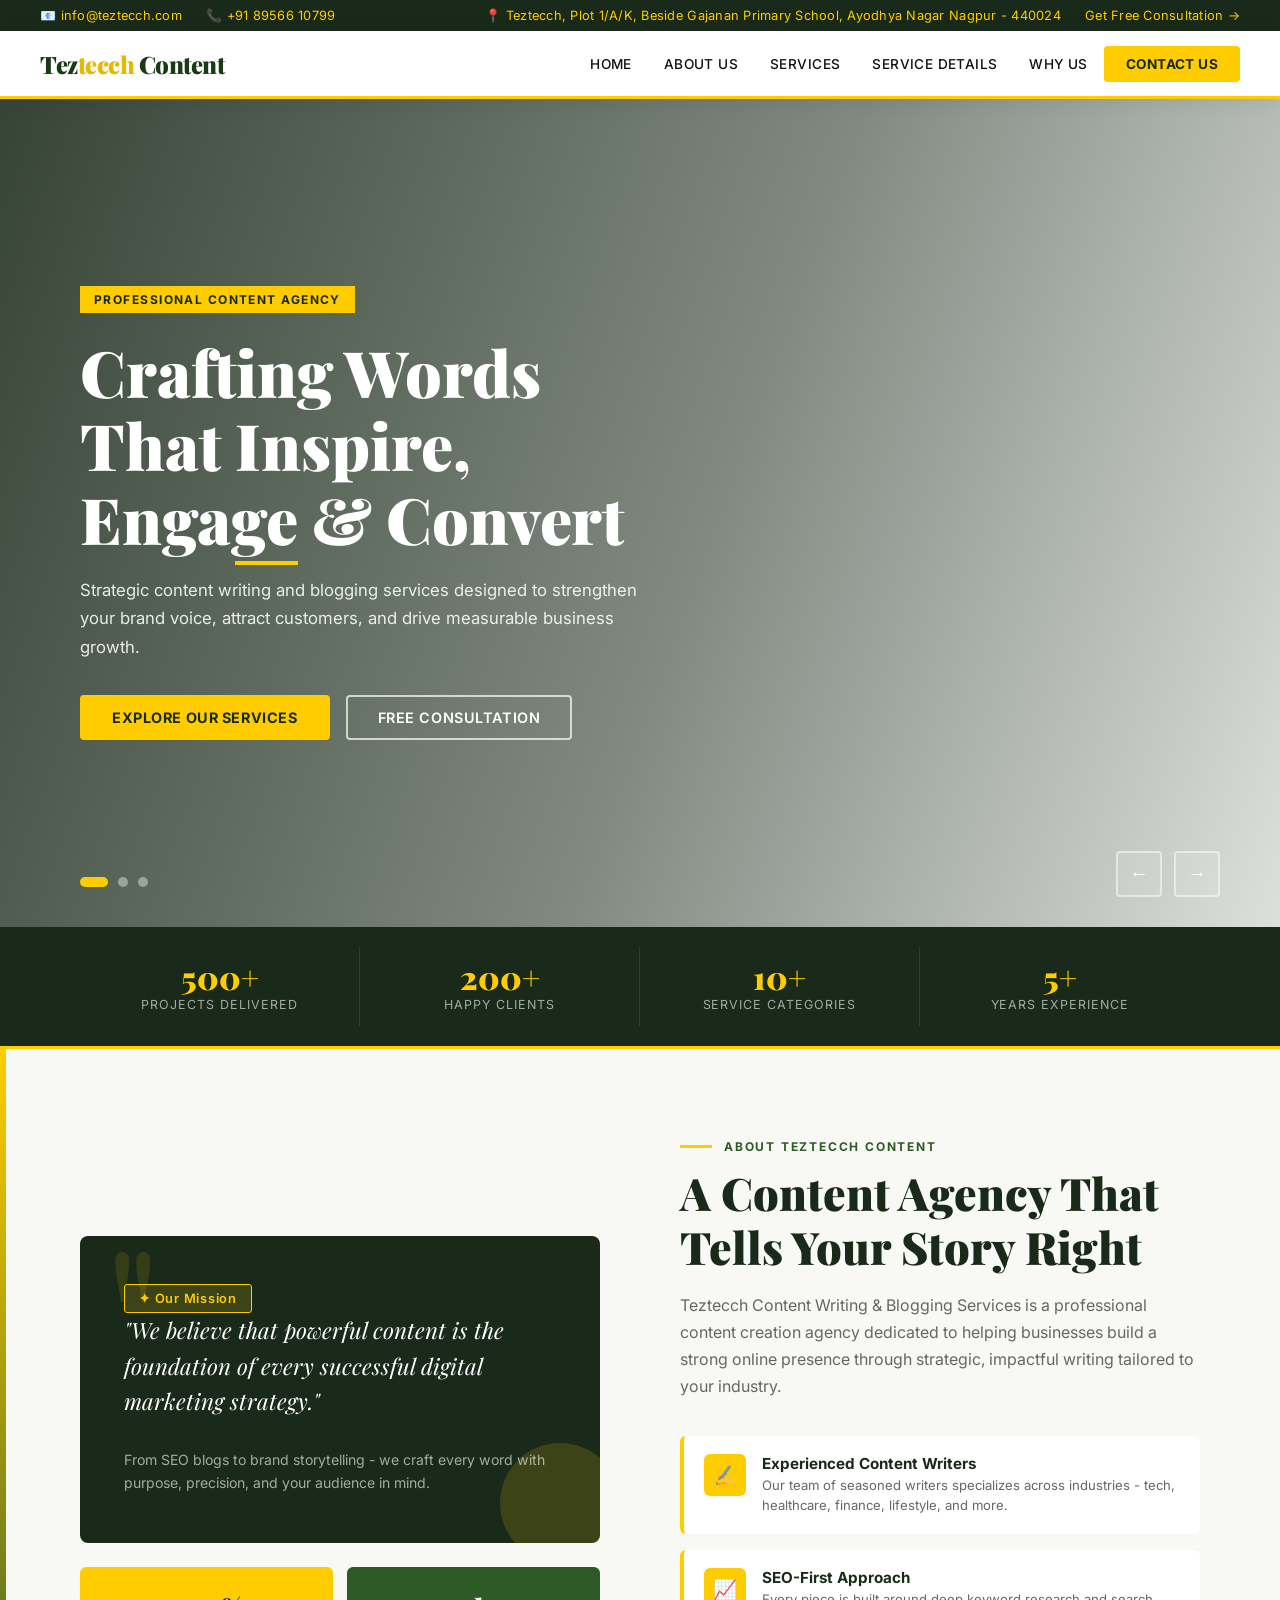
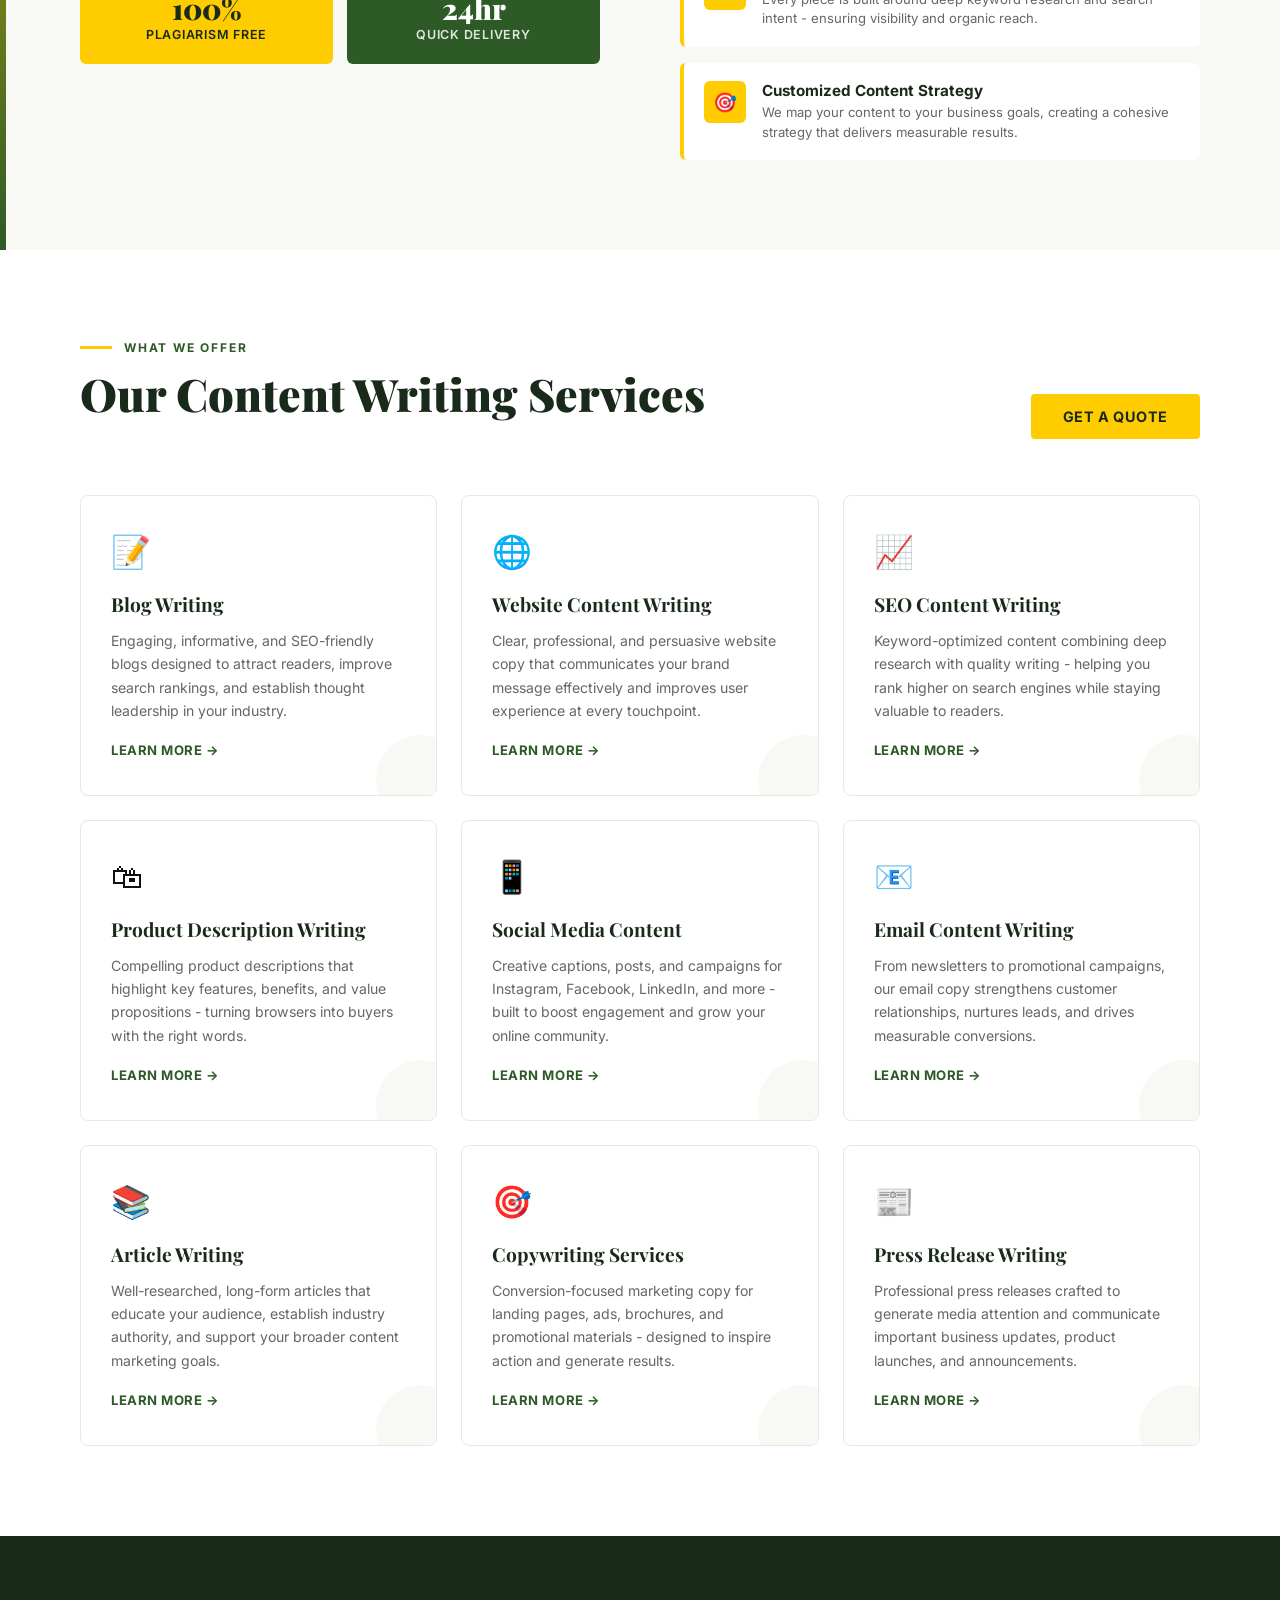
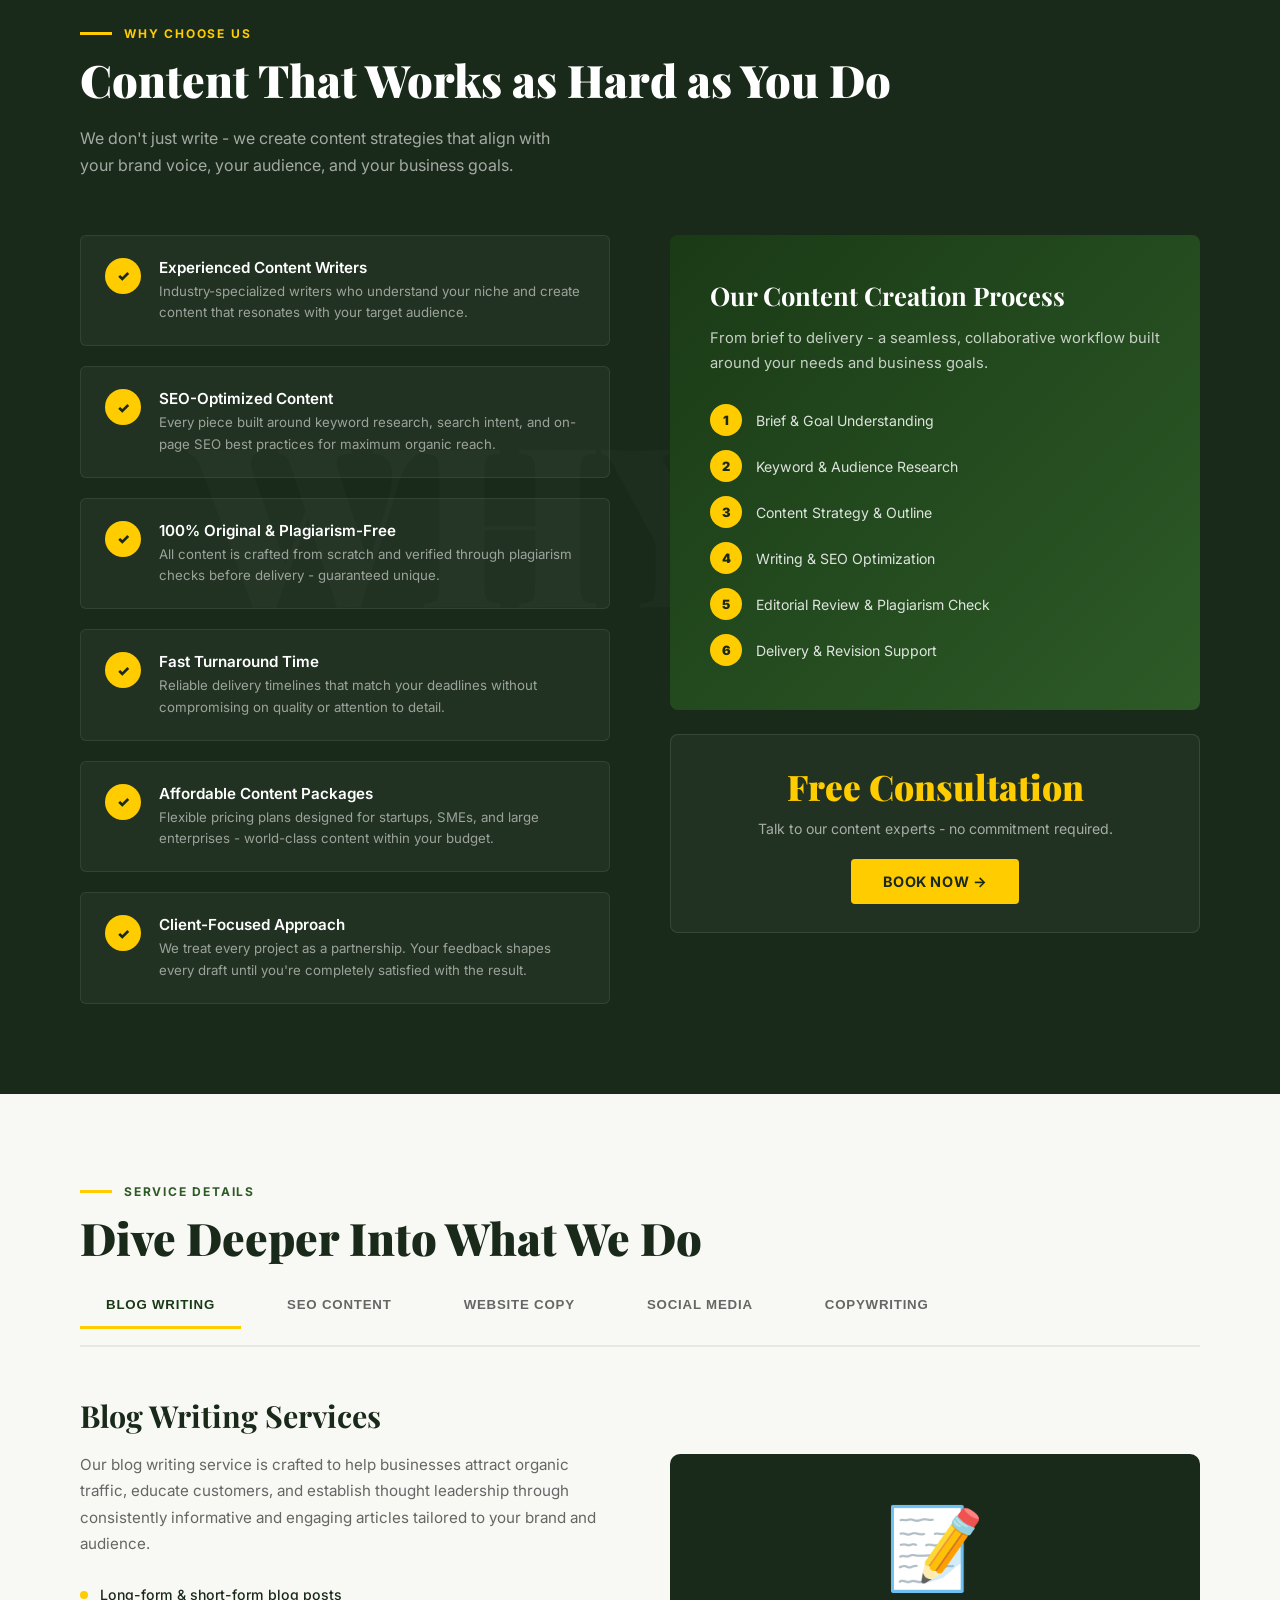
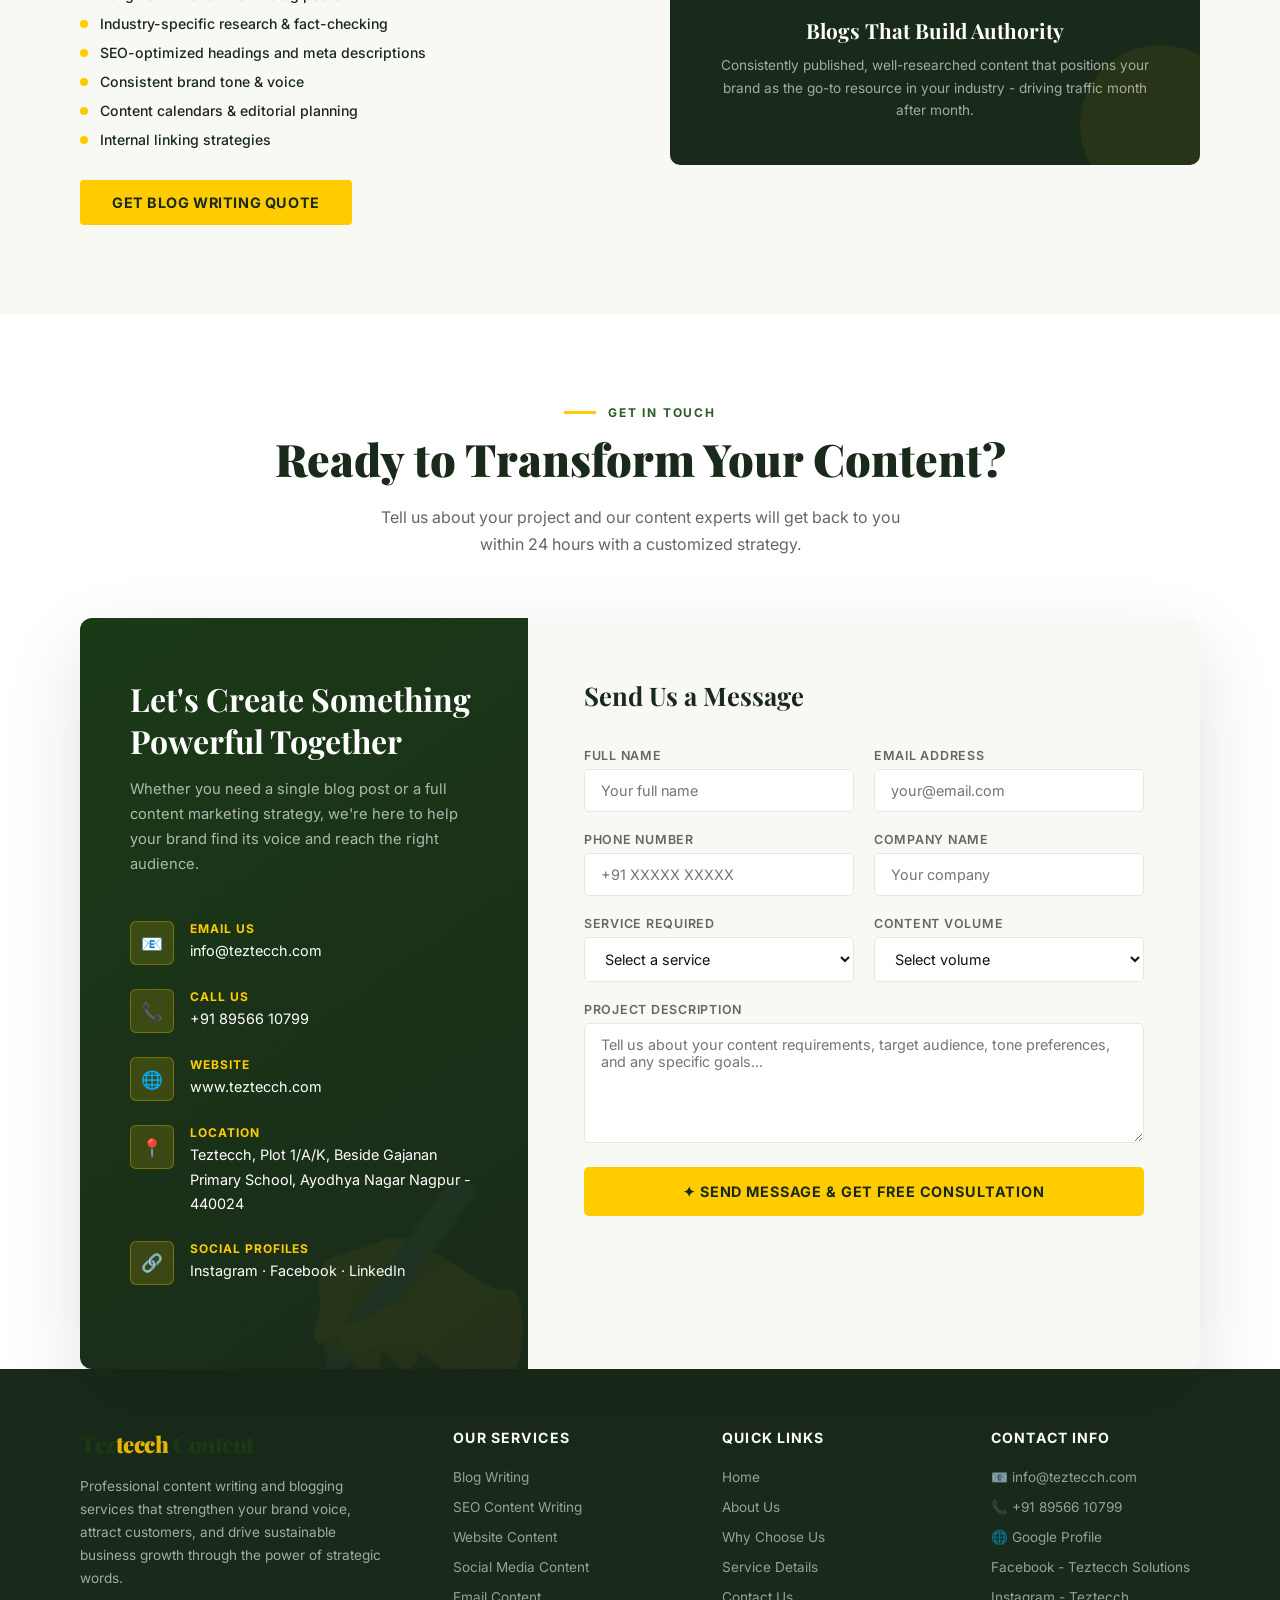
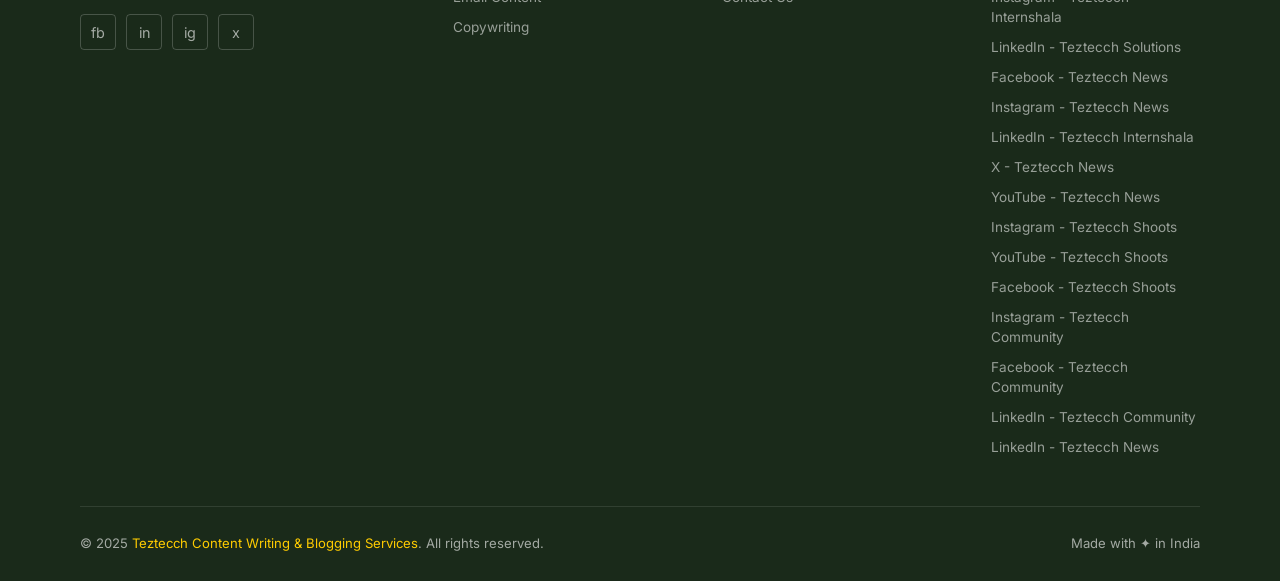
==== index.html @ 50c6c379 "initial commit" ====
<!DOCTYPE html>
<html lang="en">
<head>
<meta charset="UTF-8">
<meta name="viewport" content="width=device-width, initial-scale=1.0">
<title>Teztecch Content Writing & Blogging Services</title>
<link rel="preconnect" href="https://fonts.googleapis.com">
<link rel="preconnect" href="https://fonts.gstatic.com" crossorigin>
<link href="https://fonts.googleapis.com/css2?family=Playfair+Display:ital,wght@0,400;0,700;0,900;1,400&family=Inter:wght@300;400;500;600;700&display=swap" rel="stylesheet">
<link rel="stylesheet" href="styles.css">
<script defer src="script.js"></script>
</head>
<body>

<div class="topbar">
  <div>
    <span>📧 info@teztecch.com</span>
    <span>📞 +91 89566 10799</span>
  </div>
  <div>
    <span>📍 Teztecch, Plot 1/A/K, Beside Gajanan Primary School, Ayodhya Nagar Nagpur - 440024</span>
    <a href="#contact">Get Free Consultation →</a>
  </div>
</div>

<nav id="navbar">
  <div class="logo">Tez<span>tecch</span> Content</div>
  <ul class="nav-links" id="navLinks">
    <li><a href="#hero">Home</a></li>
    <li><a href="#about">About Us</a></li>
    <li><a href="#services">Services</a></li>
    <li><a href="#details">Service Details</a></li>
    <li><a href="#why">Why Us</a></li>
    <li><a href="#contact" class="nav-cta">Contact Us</a></li>
  </ul>
  <button class="hamburger" id="hamburger" type="button" aria-label="Open menu" aria-expanded="false" aria-controls="navLinks">
    <span class="hamburger-icon">☰</span>
  </button>
</nav>

<section class="hero" id="hero">
  <div class="slide active" id="slide-0">
    <div class="slide-bg" style="background-image: url('https://images.unsplash.com/photo-1455390582262-044cdead277a?w=1600&q=80');"></div>
    <div class="slide-overlay"></div>
    <div class="slide-content">
      <div class="slide-tag">Professional Content Agency</div>
      <h1>Crafting Words That <span class="hero-underline">Inspire, Engage</span> & Convert</h1>
      <p>Strategic content writing and blogging services designed to strengthen your brand voice, attract customers, and drive measurable business growth.</p>
      <div class="slide-btns">
        <a href="#services" class="btn-primary">Explore Our Services</a>
        <a href="#contact" class="btn-outline">Free Consultation</a>
      </div>
    </div>
  </div>

  <div class="slide" id="slide-1">
    <div class="slide-bg" style="background-image: url('https://images.unsplash.com/photo-1542435503-5c7d20e0bf12?w=1600&q=80');"></div>
    <div class="slide-overlay"></div>
    <div class="slide-content">
      <div class="slide-tag">SEO Content Writing</div>
      <h1>Content That <span class="hero-underline">Ranks Higher</span> on Search Engines</h1>
      <p>Keyword-optimized blogs and website content that drive organic traffic while delivering real value to your readers. Your growth starts with the right words.</p>
      <div class="slide-btns">
        <a href="#services" class="btn-primary">Our SEO Services</a>
        <a href="#about" class="btn-outline">Learn More</a>
      </div>
    </div>
  </div>

  <div class="slide" id="slide-2">
    <div class="slide-bg" style="background-image: url('https://images.unsplash.com/photo-1499750310107-5fef28a66643?w=1600&q=80');"></div>
    <div class="slide-overlay"></div>
    <div class="slide-content">
      <div class="slide-tag">Brand Storytelling</div>
      <h1>Your Brand Has a <span class="hero-underline">Story Worth</span> Telling</h1>
      <p>We transform your unique business vision into compelling narratives that build credibility, foster trust, and turn readers into loyal customers.</p>
      <div class="slide-btns">
        <a href="#contact" class="btn-primary">Start Your Story</a>
        <a href="#why" class="btn-outline">Why Choose Us</a>
      </div>
    </div>
  </div>

  <div class="slider-controls" id="sliderDots">
    <button class="dot active" type="button" aria-label="Go to slide 1"></button>
    <button class="dot" type="button" aria-label="Go to slide 2"></button>
    <button class="dot" type="button" aria-label="Go to slide 3"></button>
  </div>

  <div class="slider-arrows">
    <button class="arrow-btn" type="button" aria-label="Previous slide">&#8592;</button>
    <button class="arrow-btn" type="button" aria-label="Next slide">&#8594;</button>
  </div>
</section>

<div class="stats-bar">
  <div class="stat-item reveal">
    <div class="stat-num" data-target="500">0</div>
    <div class="stat-label">Projects Delivered</div>
  </div>
  <div class="stat-item reveal">
    <div class="stat-num" data-target="200">0</div>
    <div class="stat-label">Happy Clients</div>
  </div>
  <div class="stat-item reveal">
    <div class="stat-num" data-target="10">0</div>
    <div class="stat-label">Service Categories</div>
  </div>
  <div class="stat-item reveal">
    <div class="stat-num" data-target="5">0</div>
    <div class="stat-label">Years Experience</div>
  </div>
</div>

<section id="about">
  <div class="about-grid">
    <div class="about-visual reveal">
      <div class="about-card-main">
        <div class="mission-tag">✦ Our Mission</div>
        <blockquote>"We believe that powerful content is the foundation of every successful digital marketing strategy."</blockquote>
        <p class="about-note">From SEO blogs to brand storytelling - we craft every word with purpose, precision, and your audience in mind.</p>
        <div class="about-card-accent"></div>
      </div>
      <div class="about-badges">
        <div class="about-badge yellow-badge">
          <div class="badge-num">100%</div>
          <div class="badge-label">Plagiarism Free</div>
        </div>
        <div class="about-badge green-badge">
          <div class="badge-num">24hr</div>
          <div class="badge-label">Quick Delivery</div>
        </div>
      </div>
    </div>

    <div class="reveal">
      <div class="section-eyebrow">About Teztecch Content</div>
      <h2 class="section-title">A Content Agency That Tells Your Story Right</h2>
      <p class="section-sub about-text">Teztecch Content Writing & Blogging Services is a professional content creation agency dedicated to helping businesses build a strong online presence through strategic, impactful writing tailored to your industry.</p>
      <div class="about-features">
        <div class="about-feature">
          <div class="feature-icon">✍</div>
          <div class="feature-text">
            <h4>Experienced Content Writers</h4>
            <p>Our team of seasoned writers specializes across industries - tech, healthcare, finance, lifestyle, and more.</p>
          </div>
        </div>
        <div class="about-feature">
          <div class="feature-icon">📈</div>
          <div class="feature-text">
            <h4>SEO-First Approach</h4>
            <p>Every piece is built around deep keyword research and search intent - ensuring visibility and organic reach.</p>
          </div>
        </div>
        <div class="about-feature">
          <div class="feature-icon">🎯</div>
          <div class="feature-text">
            <h4>Customized Content Strategy</h4>
            <p>We map your content to your business goals, creating a cohesive strategy that delivers measurable results.</p>
          </div>
        </div>
      </div>
    </div>
  </div>
</section>

<section id="services">
  <div class="services-header reveal">
    <div>
      <div class="section-eyebrow">What We Offer</div>
      <h2 class="section-title">Our Content Writing Services</h2>
    </div>
    <a href="#contact" class="btn-primary services-quote">Get a Quote</a>
  </div>

  <div class="services-grid">
    <div class="service-card reveal">
      <span class="service-icon">📝</span>
      <h3>Blog Writing</h3>
      <p>Engaging, informative, and SEO-friendly blogs designed to attract readers, improve search rankings, and establish thought leadership in your industry.</p>
      <a href="#details" class="service-link">Learn More →</a>
    </div>
    <div class="service-card reveal">
      <span class="service-icon">🌐</span>
      <h3>Website Content Writing</h3>
      <p>Clear, professional, and persuasive website copy that communicates your brand message effectively and improves user experience at every touchpoint.</p>
      <a href="#details" class="service-link">Learn More →</a>
    </div>
    <div class="service-card reveal">
      <span class="service-icon">📈</span>
      <h3>SEO Content Writing</h3>
      <p>Keyword-optimized content combining deep research with quality writing - helping you rank higher on search engines while staying valuable to readers.</p>
      <a href="#details" class="service-link">Learn More →</a>
    </div>
    <div class="service-card reveal">
      <span class="service-icon">🛍</span>
      <h3>Product Description Writing</h3>
      <p>Compelling product descriptions that highlight key features, benefits, and value propositions - turning browsers into buyers with the right words.</p>
      <a href="#details" class="service-link">Learn More →</a>
    </div>
    <div class="service-card reveal">
      <span class="service-icon">📱</span>
      <h3>Social Media Content</h3>
      <p>Creative captions, posts, and campaigns for Instagram, Facebook, LinkedIn, and more - built to boost engagement and grow your online community.</p>
      <a href="#details" class="service-link">Learn More →</a>
    </div>
    <div class="service-card reveal">
      <span class="service-icon">📧</span>
      <h3>Email Content Writing</h3>
      <p>From newsletters to promotional campaigns, our email copy strengthens customer relationships, nurtures leads, and drives measurable conversions.</p>
      <a href="#details" class="service-link">Learn More →</a>
    </div>
    <div class="service-card reveal">
      <span class="service-icon">📚</span>
      <h3>Article Writing</h3>
      <p>Well-researched, long-form articles that educate your audience, establish industry authority, and support your broader content marketing goals.</p>
      <a href="#details" class="service-link">Learn More →</a>
    </div>
    <div class="service-card reveal">
      <span class="service-icon">🎯</span>
      <h3>Copywriting Services</h3>
      <p>Conversion-focused marketing copy for landing pages, ads, brochures, and promotional materials - designed to inspire action and generate results.</p>
      <a href="#details" class="service-link">Learn More →</a>
    </div>
    <div class="service-card reveal">
      <span class="service-icon">📰</span>
      <h3>Press Release Writing</h3>
      <p>Professional press releases crafted to generate media attention and communicate important business updates, product launches, and announcements.</p>
      <a href="#details" class="service-link">Learn More →</a>
    </div>
  </div>
</section>

<section id="why">
  <div class="reveal">
    <div class="section-eyebrow">Why Choose Us</div>
    <h2 class="section-title">Content That Works as Hard as You Do</h2>
    <p class="section-sub">We don't just write - we create content strategies that align with your brand voice, your audience, and your business goals.</p>
  </div>

  <div class="why-grid">
    <div class="why-list">
      <div class="why-item reveal">
        <div class="why-check">✓</div>
        <div>
          <h4>Experienced Content Writers</h4>
          <p>Industry-specialized writers who understand your niche and create content that resonates with your target audience.</p>
        </div>
      </div>
      <div class="why-item reveal">
        <div class="why-check">✓</div>
        <div>
          <h4>SEO-Optimized Content</h4>
          <p>Every piece built around keyword research, search intent, and on-page SEO best practices for maximum organic reach.</p>
        </div>
      </div>
      <div class="why-item reveal">
        <div class="why-check">✓</div>
        <div>
          <h4>100% Original & Plagiarism-Free</h4>
          <p>All content is crafted from scratch and verified through plagiarism checks before delivery - guaranteed unique.</p>
        </div>
      </div>
      <div class="why-item reveal">
        <div class="why-check">✓</div>
        <div>
          <h4>Fast Turnaround Time</h4>
          <p>Reliable delivery timelines that match your deadlines without compromising on quality or attention to detail.</p>
        </div>
      </div>
      <div class="why-item reveal">
        <div class="why-check">✓</div>
        <div>
          <h4>Affordable Content Packages</h4>
          <p>Flexible pricing plans designed for startups, SMEs, and large enterprises - world-class content within your budget.</p>
        </div>
      </div>
      <div class="why-item reveal">
        <div class="why-check">✓</div>
        <div>
          <h4>Client-Focused Approach</h4>
          <p>We treat every project as a partnership. Your feedback shapes every draft until you're completely satisfied with the result.</p>
        </div>
      </div>
    </div>

    <div class="why-visual reveal">
      <div class="why-feature-box">
        <h3>Our Content Creation Process</h3>
        <p>From brief to delivery - a seamless, collaborative workflow built around your needs and business goals.</p>
        <div class="process-steps">
          <div class="process-step"><div class="step-num">1</div><span>Brief & Goal Understanding</span></div>
          <div class="process-step"><div class="step-num">2</div><span>Keyword & Audience Research</span></div>
          <div class="process-step"><div class="step-num">3</div><span>Content Strategy & Outline</span></div>
          <div class="process-step"><div class="step-num">4</div><span>Writing & SEO Optimization</span></div>
          <div class="process-step"><div class="step-num">5</div><span>Editorial Review & Plagiarism Check</span></div>
          <div class="process-step"><div class="step-num">6</div><span>Delivery & Revision Support</span></div>
        </div>
      </div>
      <div class="consultation-card">
        <div class="consultation-title">Free Consultation</div>
        <p>Talk to our content experts - no commitment required.</p>
        <a href="#contact" class="btn-primary">Book Now →</a>
      </div>
    </div>
  </div>
</section>

<section id="details">
  <div class="reveal">
    <div class="section-eyebrow">Service Details</div>
    <h2 class="section-title">Dive Deeper Into What We Do</h2>
  </div>

  <div class="details-tabs reveal">
    <button class="tab-btn active" type="button" data-tab="tab-blog">Blog Writing</button>
    <button class="tab-btn" type="button" data-tab="tab-seo">SEO Content</button>
    <button class="tab-btn" type="button" data-tab="tab-web">Website Copy</button>
    <button class="tab-btn" type="button" data-tab="tab-social">Social Media</button>
    <button class="tab-btn" type="button" data-tab="tab-copy">Copywriting</button>
  </div>

  <div id="tab-blog" class="tab-panel active">
    <div class="detail-content reveal">
      <h3>Blog Writing Services</h3>
      <p>Our blog writing service is crafted to help businesses attract organic traffic, educate customers, and establish thought leadership through consistently informative and engaging articles tailored to your brand and audience.</p>
      <div class="detail-points">
        <div class="detail-point">Long-form & short-form blog posts</div>
        <div class="detail-point">Industry-specific research & fact-checking</div>
        <div class="detail-point">SEO-optimized headings and meta descriptions</div>
        <div class="detail-point">Consistent brand tone & voice</div>
        <div class="detail-point">Content calendars & editorial planning</div>
        <div class="detail-point">Internal linking strategies</div>
      </div>
      <a href="#contact" class="btn-primary detail-cta">Get Blog Writing Quote</a>
    </div>
    <div class="detail-visual reveal">
      <span class="detail-visual-icon">📝</span>
      <h4>Blogs That Build Authority</h4>
      <p>Consistently published, well-researched content that positions your brand as the go-to resource in your industry - driving traffic month after month.</p>
    </div>
  </div>

  <div id="tab-seo" class="tab-panel">
    <div class="detail-content reveal">
      <h3>SEO Content Writing</h3>
      <p>Our SEO specialists combine advanced keyword research with quality writing to create content that ranks on the first page of Google while remaining genuinely valuable and engaging to human readers.</p>
      <div class="detail-points">
        <div class="detail-point">Comprehensive keyword research & mapping</div>
        <div class="detail-point">Competitor content gap analysis</div>
        <div class="detail-point">On-page SEO (titles, meta, H1-H6 structure)</div>
        <div class="detail-point">LSI keyword integration</div>
        <div class="detail-point">Schema markup guidance</div>
        <div class="detail-point">Monthly performance reporting</div>
      </div>
      <a href="#contact" class="btn-primary detail-cta">Improve Your Rankings</a>
    </div>
    <div class="detail-visual reveal">
      <span class="detail-visual-icon">📈</span>
      <h4>Rank. Convert. Grow.</h4>
      <p>SEO content that doesn't just rank - it converts visitors into leads and customers through strategic, intent-driven writing.</p>
    </div>
  </div>

  <div id="tab-web" class="tab-panel">
    <div class="detail-content reveal">
      <h3>Website Content Writing</h3>
      <p>We create clear, professional, and persuasive website copy that reflects your brand identity, communicates your value proposition, and guides visitors toward taking the next step.</p>
      <div class="detail-points">
        <div class="detail-point">Homepage & landing page copy</div>
        <div class="detail-point">About us & team page narratives</div>
        <div class="detail-point">Service & product page descriptions</div>
        <div class="detail-point">CTA optimization for conversions</div>
        <div class="detail-point">FAQs, policies & legal content</div>
        <div class="detail-point">Tone-of-voice guides</div>
      </div>
      <a href="#contact" class="btn-primary detail-cta">Revamp Your Website Copy</a>
    </div>
    <div class="detail-visual reveal">
      <span class="detail-visual-icon">🌐</span>
      <h4>Words That Welcome & Convert</h4>
      <p>Your website is your best salesperson. We write copy that instantly communicates your value and keeps visitors engaged from first click to final CTA.</p>
    </div>
  </div>

  <div id="tab-social" class="tab-panel">
    <div class="detail-content reveal">
      <h3>Social Media Content</h3>
      <p>We craft creative, platform-specific content for Instagram, Facebook, LinkedIn, and X - from compelling captions and campaign themes to full content calendars that keep your audience engaged.</p>
      <div class="detail-points">
        <div class="detail-point">Monthly content calendars</div>
        <div class="detail-point">Instagram captions & hashtag strategy</div>
        <div class="detail-point">LinkedIn thought-leadership posts</div>
        <div class="detail-point">Facebook post copy & ad captions</div>
        <div class="detail-point">Campaign concepts & seasonal content</div>
        <div class="detail-point">Bio & profile optimization copy</div>
      </div>
      <a href="#contact" class="btn-primary detail-cta">Boost Your Social Presence</a>
    </div>
    <div class="detail-visual reveal">
      <span class="detail-visual-icon">📱</span>
      <h4>Content That Stops the Scroll</h4>
      <p>In a sea of noise, your content needs to stand out instantly. We write social copy that sparks engagement, builds community, and drives brand awareness.</p>
    </div>
  </div>

  <div id="tab-copy" class="tab-panel">
    <div class="detail-content reveal">
      <h3>Copywriting Services</h3>
      <p>Our conversion copywriters create persuasive marketing materials - landing pages, ads, brochures, and pitch decks - designed with one goal: to inspire action and generate measurable results for your business.</p>
      <div class="detail-points">
        <div class="detail-point">Landing page & sales page copy</div>
        <div class="detail-point">Google & Meta ad copy</div>
        <div class="detail-point">Brochure & flyer content</div>
        <div class="detail-point">Pitch decks & investor narratives</div>
        <div class="detail-point">Video scripts & explainer copy</div>
        <div class="detail-point">A/B testing copy variations</div>
      </div>
      <a href="#contact" class="btn-primary detail-cta">Drive More Conversions</a>
    </div>
    <div class="detail-visual reveal">
      <span class="detail-visual-icon">🎯</span>
      <h4>Copy That Converts</h4>
      <p>Every word earns its place. Our copywriting is rooted in consumer psychology and proven frameworks that turn readers into buyers, every time.</p>
    </div>
  </div>
</section>

<section id="contact">
  <div class="contact-intro reveal">
    <div class="section-eyebrow contact-eyebrow">Get In Touch</div>
    <h2 class="section-title contact-title">Ready to Transform Your Content?</h2>
    <p class="section-sub contact-sub">Tell us about your project and our content experts will get back to you within 24 hours with a customized strategy.</p>
  </div>

  <div class="contact-grid reveal">
    <div class="contact-info">
      <h3>Let's Create Something Powerful Together</h3>
      <p>Whether you need a single blog post or a full content marketing strategy, we're here to help your brand find its voice and reach the right audience.</p>

      <div class="contact-detail">
        <div class="contact-detail-icon">📧</div>
        <div>
          <h5>Email Us</h5>
          <p>info@teztecch.com</p>
        </div>
      </div>
      <div class="contact-detail">
        <div class="contact-detail-icon">📞</div>
        <div>
          <h5>Call Us</h5>
          <p><a href="tel:+918956610799">+91 89566 10799</a></p>
        </div>
      </div>
      <div class="contact-detail">
        <div class="contact-detail-icon">🌐</div>
        <div>
          <h5>Website</h5>
          <p>www.teztecch.com</p>
        </div>
      </div>
      <div class="contact-detail">
        <div class="contact-detail-icon">📍</div>
        <div>
          <h5>Location</h5>
          <p>Teztecch, Plot 1/A/K, Beside Gajanan Primary School, Ayodhya Nagar Nagpur - 440024</p>
        </div>
      </div>
      <div class="contact-detail">
        <div class="contact-detail-icon">🔗</div>
        <div>
          <h5>Social Profiles</h5>
          <p>
            <a href="https://www.instagram.com/teztecch_internshala_?igsh=MXVpcW4wNjFvZGV6eg==" target="_blank" rel="noopener noreferrer">Instagram</a> ·
            <a href="https://www.facebook.com/share/1BpdQfg9Eu/" target="_blank" rel="noopener noreferrer">Facebook</a> ·
            <a href="https://www.linkedin.com/company/teztecchsolutions/" target="_blank" rel="noopener noreferrer">LinkedIn</a>
          </p>
        </div>
      </div>
    </div>

    <div class="contact-form-wrap">
      <div class="form-title">Send Us a Message</div>
      <div class="form-grid">
        <div class="form-group">
          <label for="fullName">Full Name</label>
          <input id="fullName" type="text" placeholder="Your full name">
        </div>
        <div class="form-group">
          <label for="emailAddress">Email Address</label>
          <input id="emailAddress" type="email" placeholder="your@email.com">
        </div>
        <div class="form-group">
          <label for="phoneNumber">Phone Number</label>
          <input id="phoneNumber" type="tel" placeholder="+91 XXXXX XXXXX">
        </div>
        <div class="form-group">
          <label for="companyName">Company Name</label>
          <input id="companyName" type="text" placeholder="Your company">
        </div>
        <div class="form-group">
          <label for="serviceRequired">Service Required</label>
          <select id="serviceRequired">
            <option value="">Select a service</option>
            <option>Blog Writing</option>
            <option>Website Content Writing</option>
            <option>SEO Content Writing</option>
            <option>Product Description Writing</option>
            <option>Social Media Content</option>
            <option>Email Content Writing</option>
            <option>Article Writing</option>
            <option>Copywriting Services</option>
            <option>Press Release Writing</option>
            <option>Content Marketing Strategy</option>
          </select>
        </div>
        <div class="form-group">
          <label for="contentVolume">Content Volume</label>
          <select id="contentVolume">
            <option value="">Select volume</option>
            <option>1-5 pieces/month</option>
            <option>5-15 pieces/month</option>
            <option>15-30 pieces/month</option>
            <option>30+ pieces/month</option>
            <option>One-time project</option>
          </select>
        </div>
        <div class="form-group full">
          <label for="projectDescription">Project Description</label>
          <textarea id="projectDescription" placeholder="Tell us about your content requirements, target audience, tone preferences, and any specific goals..."></textarea>
        </div>
      </div>
      <button class="submit-btn" type="button" id="submitMessage">✦ Send Message & Get Free Consultation</button>
    </div>
  </div>
</section>

<footer>
  <div class="footer-grid">
    <div class="footer-brand">
      <div class="logo">Tez<span>tecch</span> Content</div>
      <p>Professional content writing and blogging services that strengthen your brand voice, attract customers, and drive sustainable business growth through the power of strategic words.</p>
      <div class="social-links">
        <a href="https://www.facebook.com/share/1BpdQfg9Eu/" class="social-link" target="_blank" rel="noopener noreferrer">fb</a>
        <a href="https://www.linkedin.com/company/teztecchsolutions/" class="social-link" target="_blank" rel="noopener noreferrer">in</a>
        <a href="https://www.instagram.com/teztecch_internshala_?igsh=MXVpcW4wNjFvZGV6eg==" class="social-link" target="_blank" rel="noopener noreferrer">ig</a>
        <a href="https://x.com/TeztecchNews" class="social-link" target="_blank" rel="noopener noreferrer">x</a>
      </div>
    </div>
    <div class="footer-col">
      <h4>Our Services</h4>
      <ul>
        <li><a href="#services">Blog Writing</a></li>
        <li><a href="#services">SEO Content Writing</a></li>
        <li><a href="#services">Website Content</a></li>
        <li><a href="#services">Social Media Content</a></li>
        <li><a href="#services">Email Content</a></li>
        <li><a href="#services">Copywriting</a></li>
      </ul>
    </div>
    <div class="footer-col">
      <h4>Quick Links</h4>
      <ul>
        <li><a href="#hero">Home</a></li>
        <li><a href="#about">About Us</a></li>
        <li><a href="#why">Why Choose Us</a></li>
        <li><a href="#details">Service Details</a></li>
        <li><a href="#contact">Contact Us</a></li>
      </ul>
    </div>
    <div class="footer-col">
      <h4>Contact Info</h4>
      <ul>
        <li><a href="mailto:info@teztecch.com">📧 info@teztecch.com</a></li>
        <li><a href="tel:+918956610799">📞 +91 89566 10799</a></li>
        <li><a href="https://share.google/euGa3iUNjhhu7MTXf" target="_blank" rel="noopener noreferrer">🌐 Google Profile</a></li>
        <li><a href="https://www.facebook.com/share/1BpdQfg9Eu/" target="_blank" rel="noopener noreferrer">Facebook - Teztecch Solutions</a></li>
        <li><a href="https://www.instagram.com/teztecch_internshala_?igsh=MXVpcW4wNjFvZGV6eg==" target="_blank" rel="noopener noreferrer">Instagram - Teztecch Internshala</a></li>
        <li><a href="https://www.linkedin.com/company/teztecchsolutions/" target="_blank" rel="noopener noreferrer">LinkedIn - Teztecch Solutions</a></li>
        <li><a href="https://www.facebook.com/share/1CKDaKm5ko/" target="_blank" rel="noopener noreferrer">Facebook - Teztecch News</a></li>
        <li><a href="https://www.instagram.com/teztecchnews?igsh=MXBzeGdub3ozcGtzcg==" target="_blank" rel="noopener noreferrer">Instagram - Teztecch News</a></li>
        <li><a href="https://www.linkedin.com/company/teztecch-internshala/" target="_blank" rel="noopener noreferrer">LinkedIn - Teztecch Internshala</a></li>
        <li><a href="https://x.com/TeztecchNews" target="_blank" rel="noopener noreferrer">X - Teztecch News</a></li>
        <li><a href="https://youtube.com/@teztecchnews?si=rUiuHzvhxDsc55Mp" target="_blank" rel="noopener noreferrer">YouTube - Teztecch News</a></li>
        <li><a href="https://www.instagram.com/shootbyteztecch?igsh=OWw4emh4YWd1OTJi" target="_blank" rel="noopener noreferrer">Instagram - Teztecch Shoots</a></li>
        <li><a href="https://youtube.com/@teztecchshoot?si=GdIlBGomSUwuZ-0g" target="_blank" rel="noopener noreferrer">YouTube - Teztecch Shoots</a></li>
        <li><a href="https://www.facebook.com/share/1AAiCgfynw/" target="_blank" rel="noopener noreferrer">Facebook - Teztecch Shoots</a></li>
        <li><a href="https://www.instagram.com/teztecch.community?igsh=cTEyb2FlM3dsOWZt" target="_blank" rel="noopener noreferrer">Instagram - Teztecch Community</a></li>
        <li><a href="https://www.facebook.com/share/1D6VfMvD9E/" target="_blank" rel="noopener noreferrer">Facebook - Teztecch Community</a></li>
        <li><a href="https://www.linkedin.com/company/teztecch-community/" target="_blank" rel="noopener noreferrer">LinkedIn - Teztecch Community</a></li>
        <li><a href="https://www.linkedin.com/company/teztecch-news/" target="_blank" rel="noopener noreferrer">LinkedIn - Teztecch News</a></li>
      </ul>
    </div>
  </div>
  <div class="footer-bottom">
    <div>© 2025 <span>Teztecch Content Writing & Blogging Services</span>. All rights reserved.</div>
    <div>Made with ✦ in India</div>
  </div>
</footer>

<button class="scroll-top" id="scrollTop" type="button" aria-label="Scroll to top">↑</button>

</body>
</html>
---- styles.css ----
* {
  margin: 0;
  padding: 0;
  box-sizing: border-box;
}

:root {
  --yellow: #ffcc00;
  --yellow-dark: #e6b800;
  --green: #2d5a27;
  --green-dark: #1a3a16;
  --green-light: #3d7a35;
  --black: #111111;
  --near-black: #1a2a1a;
  --white: #ffffff;
  --off-white: #f8f8f4;
  --gray: #666666;
  --light-gray: #e8e8e0;
}

html {
  scroll-behavior: smooth;
  overflow-x: hidden;
}

body {
  font-family: 'Inter', sans-serif;
  background: var(--white);
  color: var(--black);
  overflow-x: hidden;
}

img,
svg,
video,
canvas {
  max-width: 100%;
  height: auto;
}

.topbar {
  background: var(--near-black);
  color: var(--yellow);
  font-size: 0.8rem;
  padding: 8px 40px;
  display: flex;
  justify-content: space-between;
  align-items: center;
  letter-spacing: 0.02em;
}

.topbar a {
  color: var(--yellow);
  text-decoration: none;
}

.topbar span {
  margin-right: 20px;
}

nav {
  position: sticky;
  top: 0;
  z-index: 1000;
  background: var(--white);
  border-bottom: 3px solid var(--yellow);
  padding: 0 40px;
  display: flex;
  align-items: center;
  justify-content: space-between;
  height: 68px;
  box-shadow: 0 2px 20px rgba(0, 0, 0, 0.08);
  transition: all 0.3s ease;
}

.logo {
  font-family: 'Playfair Display', serif;
  font-size: 1.5rem;
  font-weight: 900;
  color: var(--green-dark);
  letter-spacing: -0.02em;
}

.logo span {
  color: var(--yellow-dark);
}

.nav-links {
  display: flex;
  gap: 0;
  list-style: none;
  align-items: center;
}

.nav-links a {
  display: block;
  padding: 8px 16px;
  color: var(--black);
  text-decoration: none;
  font-size: 0.85rem;
  font-weight: 500;
  letter-spacing: 0.03em;
  text-transform: uppercase;
  position: relative;
  transition: color 0.3s;
}

.nav-links a::after {
  content: '';
  position: absolute;
  bottom: -3px;
  left: 16px;
  right: 16px;
  height: 3px;
  background: var(--yellow);
  transform: scaleX(0);
  transition: transform 0.3s ease;
  transform-origin: center;
}

.nav-links a:hover {
  color: var(--green);
}

.nav-links a:hover::after {
  transform: scaleX(1);
}

.nav-cta {
  background: var(--yellow);
  color: var(--near-black) !important;
  border-radius: 4px;
  padding: 10px 22px !important;
  font-weight: 700 !important;
  transition: background 0.3s, transform 0.2s !important;
}

.nav-cta:hover {
  background: var(--yellow-dark) !important;
  transform: translateY(-2px);
}

.nav-cta::after {
  display: none !important;
}

.hamburger {
  display: none;
  align-items: center;
  justify-content: center;
  cursor: pointer;
  width: 44px;
  height: 44px;
  border: 0;
  background: transparent;
  color: var(--black);
}

.hamburger-icon {
  font-size: 1.7rem;
  line-height: 1;
}

.hero {
  position: relative;
  height: 92vh;
  min-height: 580px;
  overflow: hidden;
}

.slide {
  position: absolute;
  inset: 0;
  opacity: 0;
  transition: opacity 1.2s ease;
  display: flex;
  align-items: center;
}

.slide.active {
  opacity: 1;
}

.slide-bg {
  position: absolute;
  inset: 0;
  background-size: cover;
  background-position: center;
  transform: scale(1.05);
  transition: transform 8s ease;
}

.slide.active .slide-bg {
  transform: scale(1);
}

.slide-overlay {
  position: absolute;
  inset: 0;
  background: linear-gradient(110deg, rgba(26, 42, 26, 0.88) 0%, rgba(26, 42, 26, 0.55) 55%, rgba(26, 42, 26, 0.15) 100%);
}

.slide-content {
  position: relative;
  z-index: 2;
  padding: 0 80px;
  max-width: 760px;
}

.slide-tag {
  display: inline-block;
  background: var(--yellow);
  color: var(--near-black);
  font-size: 0.75rem;
  font-weight: 700;
  letter-spacing: 0.12em;
  text-transform: uppercase;
  padding: 6px 14px;
  margin-bottom: 22px;
  transform: translateY(30px);
  opacity: 0;
  transition: all 0.8s ease 0.3s;
}

.slide.active .slide-tag {
  transform: translateY(0);
  opacity: 1;
}

.slide-content h1 {
  font-family: 'Playfair Display', serif;
  font-size: clamp(2.4rem, 5vw, 4rem);
  font-weight: 900;
  color: var(--white);
  line-height: 1.15;
  margin-bottom: 20px;
  transform: translateY(40px);
  opacity: 0;
  transition: all 0.9s ease 0.5s;
}

.slide.active .slide-content h1 {
  transform: translateY(0);
  opacity: 1;
}

.hero-underline {
  display: inline;
  position: relative;
}

.hero-underline::after {
  content: '';
  position: absolute;
  bottom: -4px;
  left: 0;
  width: 0;
  height: 4px;
  background: var(--yellow);
  transition: width 1.2s ease 1.2s;
}

.slide.active .hero-underline::after {
  width: 100%;
}

.slide-content p {
  color: rgba(255, 255, 255, 0.88);
  font-size: 1.05rem;
  line-height: 1.7;
  margin-bottom: 34px;
  transform: translateY(30px);
  opacity: 0;
  transition: all 0.9s ease 0.7s;
  max-width: 560px;
}

.slide.active .slide-content p {
  transform: translateY(0);
  opacity: 1;
}

.slide-btns {
  display: flex;
  gap: 16px;
  flex-wrap: wrap;
  transform: translateY(30px);
  opacity: 0;
  transition: all 0.9s ease 0.9s;
}

.slide.active .slide-btns {
  transform: translateY(0);
  opacity: 1;
}

.btn-primary {
  background: var(--yellow);
  color: var(--near-black);
  padding: 14px 32px;
  font-weight: 700;
  font-size: 0.9rem;
  text-decoration: none;
  letter-spacing: 0.04em;
  text-transform: uppercase;
  border-radius: 4px;
  transition: all 0.3s;
  display: inline-block;
  border: 0;
  cursor: pointer;
}

.btn-primary:hover {
  background: var(--white);
  transform: translateY(-3px);
  box-shadow: 0 8px 24px rgba(255, 204, 0, 0.4);
}

.btn-outline {
  border: 2px solid rgba(255, 255, 255, 0.7);
  color: var(--white);
  padding: 12px 30px;
  font-weight: 600;
  font-size: 0.9rem;
  text-decoration: none;
  letter-spacing: 0.04em;
  text-transform: uppercase;
  border-radius: 4px;
  transition: all 0.3s;
  display: inline-block;
}

.btn-outline:hover {
  border-color: var(--yellow);
  color: var(--yellow);
  transform: translateY(-3px);
}

.slider-controls {
  position: absolute;
  bottom: 40px;
  left: 80px;
  z-index: 10;
  display: flex;
  gap: 10px;
  align-items: center;
}

.dot {
  width: 10px;
  height: 10px;
  border: 0;
  border-radius: 50%;
  background: rgba(255, 255, 255, 0.4);
  cursor: pointer;
  transition: all 0.3s;
}

.dot.active {
  background: var(--yellow);
  width: 28px;
  border-radius: 5px;
}

.slider-arrows {
  position: absolute;
  bottom: 30px;
  right: 60px;
  z-index: 10;
  display: flex;
  gap: 12px;
}

.arrow-btn {
  width: 46px;
  height: 46px;
  border: 2px solid rgba(255, 255, 255, 0.5);
  background: rgba(255, 255, 255, 0.1);
  color: white;
  font-size: 1.2rem;
  cursor: pointer;
  border-radius: 4px;
  display: flex;
  align-items: center;
  justify-content: center;
  transition: all 0.3s;
  backdrop-filter: blur(4px);
}

.arrow-btn:hover {
  background: var(--yellow);
  border-color: var(--yellow);
  color: var(--near-black);
}

.stats-bar {
  background: var(--near-black);
  padding: 20px 80px;
  display: grid;
  grid-template-columns: repeat(4, 1fr);
  gap: 0;
  border-bottom: 3px solid var(--yellow);
}

.stat-item {
  text-align: center;
  padding: 14px 20px;
  border-right: 1px solid rgba(255, 255, 255, 0.1);
}

.stat-item:last-child {
  border-right: none;
}

.stat-num {
  font-family: 'Playfair Display', serif;
  font-size: 2rem;
  font-weight: 900;
  color: var(--yellow);
  line-height: 1;
}

.stat-label {
  font-size: 0.78rem;
  color: rgba(255, 255, 255, 0.6);
  text-transform: uppercase;
  letter-spacing: 0.08em;
  margin-top: 4px;
}

section {
  padding: 90px 80px;
}

.section-eyebrow {
  font-size: 0.75rem;
  font-weight: 700;
  letter-spacing: 0.15em;
  text-transform: uppercase;
  color: var(--green);
  margin-bottom: 12px;
  display: flex;
  align-items: center;
  gap: 12px;
}

.section-eyebrow::before {
  content: '';
  display: block;
  width: 32px;
  height: 3px;
  background: var(--yellow);
  flex-shrink: 0;
}

.section-title {
  font-family: 'Playfair Display', serif;
  font-size: clamp(2rem, 3.5vw, 2.8rem);
  font-weight: 900;
  color: var(--near-black);
  line-height: 1.2;
  margin-bottom: 18px;
}

.section-sub {
  font-size: 1rem;
  color: var(--gray);
  line-height: 1.7;
  max-width: 560px;
}

#about {
  background: var(--off-white);
  position: relative;
  overflow: hidden;
}

#about::before {
  content: '';
  position: absolute;
  top: 0;
  left: 0;
  width: 6px;
  height: 100%;
  background: linear-gradient(to bottom, var(--yellow), var(--green));
}

.about-grid {
  display: grid;
  grid-template-columns: 1fr 1fr;
  gap: 80px;
  align-items: center;
}

.about-visual {
  position: relative;
}

.about-card-main {
  background: var(--near-black);
  border-radius: 8px;
  padding: 48px 44px;
  color: white;
  position: relative;
  overflow: hidden;
}

.about-card-main::before {
  content: '"';
  position: absolute;
  top: -20px;
  left: 24px;
  font-family: 'Playfair Display', serif;
  font-size: 12rem;
  color: var(--yellow);
  opacity: 0.12;
  line-height: 1;
  pointer-events: none;
}

.about-card-main blockquote {
  font-family: 'Playfair Display', serif;
  font-size: 1.4rem;
  font-style: italic;
  line-height: 1.6;
  color: white;
  margin-bottom: 28px;
  position: relative;
  z-index: 1;
}

.about-note {
  color: rgba(255, 255, 255, 0.6);
  font-size: 0.88rem;
  line-height: 1.65;
  position: relative;
  z-index: 1;
}

.about-card-accent {
  position: absolute;
  bottom: -20px;
  right: -20px;
  width: 120px;
  height: 120px;
  background: var(--yellow);
  border-radius: 50%;
  opacity: 0.15;
}

.mission-tag {
  display: inline-flex;
  align-items: center;
  gap: 8px;
  background: rgba(255, 204, 0, 0.15);
  border: 1px solid var(--yellow);
  color: var(--yellow);
  font-size: 0.8rem;
  font-weight: 600;
  padding: 6px 14px;
  border-radius: 3px;
  letter-spacing: 0.06em;
}

.about-features {
  margin-top: 36px;
  display: flex;
  flex-direction: column;
  gap: 16px;
}

.about-feature {
  display: flex;
  align-items: flex-start;
  gap: 16px;
  padding: 18px 20px;
  background: var(--white);
  border-radius: 6px;
  border-left: 4px solid var(--yellow);
  transition: transform 0.3s, box-shadow 0.3s;
}

.about-feature:hover {
  transform: translateX(6px);
  box-shadow: 4px 4px 20px rgba(0, 0, 0, 0.08);
}

.feature-icon {
  width: 42px;
  height: 42px;
  background: var(--yellow);
  border-radius: 6px;
  display: flex;
  align-items: center;
  justify-content: center;
  font-size: 1.2rem;
  flex-shrink: 0;
}

.feature-text h4 {
  font-weight: 700;
  font-size: 0.95rem;
  margin-bottom: 3px;
  color: var(--near-black);
}

.feature-text p {
  font-size: 0.82rem;
  color: var(--gray);
  line-height: 1.5;
}

#services {
  background: var(--white);
}

.services-header {
  display: flex;
  justify-content: space-between;
  align-items: flex-end;
  margin-bottom: 56px;
}

.services-grid {
  display: grid;
  grid-template-columns: repeat(3, 1fr);
  gap: 24px;
}

.service-card {
  background: var(--white);
  border: 1px solid var(--light-gray);
  border-radius: 8px;
  padding: 36px 30px;
  position: relative;
  overflow: hidden;
  transition: all 0.4s ease;
  cursor: default;
}

.service-card::before {
  content: '';
  position: absolute;
  top: 0;
  left: 0;
  right: 0;
  height: 4px;
  background: var(--yellow);
  transform: scaleX(0);
  transform-origin: left;
  transition: transform 0.4s ease;
}

.service-card:hover::before {
  transform: scaleX(1);
}

.service-card:hover {
  border-color: transparent;
  transform: translateY(-6px);
  box-shadow: 0 20px 50px rgba(0, 0, 0, 0.1);
}

.service-card::after {
  content: '';
  position: absolute;
  bottom: -30px;
  right: -30px;
  width: 90px;
  height: 90px;
  border-radius: 50%;
  background: var(--off-white);
  transition: all 0.4s;
}

.service-card:hover::after {
  background: rgba(255, 204, 0, 0.08);
  width: 140px;
  height: 140px;
}

.service-icon {
  font-size: 2rem;
  margin-bottom: 20px;
  display: block;
}

.service-card h3 {
  font-family: 'Playfair Display', serif;
  font-size: 1.2rem;
  font-weight: 700;
  color: var(--near-black);
  margin-bottom: 12px;
}

.service-card p {
  font-size: 0.88rem;
  color: var(--gray);
  line-height: 1.65;
  position: relative;
  z-index: 1;
}

.service-link {
  display: inline-flex;
  align-items: center;
  gap: 6px;
  margin-top: 20px;
  font-size: 0.82rem;
  font-weight: 700;
  color: var(--green);
  text-decoration: none;
  letter-spacing: 0.04em;
  text-transform: uppercase;
  transition: gap 0.3s;
}

.service-link:hover {
  gap: 10px;
  color: var(--green-dark);
}

#why {
  background: var(--near-black);
  position: relative;
  overflow: hidden;
}

#why::before {
  content: 'WHY US';
  position: absolute;
  top: 50%;
  left: 50%;
  transform: translate(-50%, -50%);
  font-family: 'Playfair Display', serif;
  font-size: 14rem;
  font-weight: 900;
  color: rgba(255, 255, 255, 0.02);
  white-space: nowrap;
  pointer-events: none;
}

#why .section-title {
  color: var(--white);
}

#why .section-sub {
  color: rgba(255, 255, 255, 0.6);
  max-width: 480px;
}

#why .section-eyebrow {
  color: var(--yellow);
}

.why-grid {
  display: grid;
  grid-template-columns: 1fr 1fr;
  gap: 60px;
  align-items: start;
  margin-top: 56px;
}

.why-list {
  display: flex;
  flex-direction: column;
  gap: 20px;
}

.why-item {
  display: flex;
  align-items: flex-start;
  gap: 18px;
  padding: 22px 24px;
  background: rgba(255, 255, 255, 0.04);
  border: 1px solid rgba(255, 255, 255, 0.08);
  border-radius: 6px;
  transition: all 0.3s;
}

.why-item:hover {
  background: rgba(255, 204, 0, 0.07);
  border-color: rgba(255, 204, 0, 0.25);
  transform: translateX(6px);
}

.why-check {
  width: 36px;
  height: 36px;
  background: var(--yellow);
  border-radius: 50%;
  display: flex;
  align-items: center;
  justify-content: center;
  flex-shrink: 0;
  font-size: 0.9rem;
  font-weight: 900;
  color: var(--near-black);
}

.why-item h4 {
  color: var(--white);
  font-weight: 600;
  font-size: 0.95rem;
  margin-bottom: 4px;
}

.why-item p {
  color: rgba(255, 255, 255, 0.55);
  font-size: 0.83rem;
  line-height: 1.6;
}

.why-visual {
  position: sticky;
  top: 100px;
}

.why-feature-box {
  background: linear-gradient(135deg, var(--green-dark) 0%, var(--green) 100%);
  border-radius: 8px;
  padding: 44px 40px;
  margin-bottom: 24px;
}

.why-feature-box h3 {
  font-family: 'Playfair Display', serif;
  font-size: 1.6rem;
  font-weight: 700;
  color: white;
  margin-bottom: 14px;
  line-height: 1.3;
}

.why-feature-box p {
  color: rgba(255, 255, 255, 0.75);
  font-size: 0.92rem;
  line-height: 1.7;
  margin-bottom: 28px;
}

.process-steps {
  display: flex;
  flex-direction: column;
  gap: 14px;
}

.process-step {
  display: flex;
  align-items: center;
  gap: 14px;
  color: white;
}

.step-num {
  width: 32px;
  height: 32px;
  background: var(--yellow);
  color: var(--near-black);
  border-radius: 50%;
  font-weight: 900;
  font-size: 0.8rem;
  display: flex;
  align-items: center;
  justify-content: center;
  flex-shrink: 0;
}

.process-step span {
  font-size: 0.88rem;
  color: rgba(255, 255, 255, 0.85);
}

.consultation-card {
  background: rgba(255, 255, 255, 0.04);
  border: 1px solid rgba(255, 255, 255, 0.1);
  border-radius: 8px;
  padding: 28px;
  text-align: center;
}

.consultation-title {
  font-family: 'Playfair Display', serif;
  font-size: 2.2rem;
  font-weight: 900;
  color: var(--yellow);
}

.consultation-card p {
  color: rgba(255, 255, 255, 0.6);
  font-size: 0.88rem;
  margin: 10px 0 22px;
}

#details {
  background: var(--off-white);
}

.details-tabs {
  display: flex;
  gap: 10px;
  border-bottom: 2px solid var(--light-gray);
  margin-bottom: 48px;
  flex-wrap: wrap;
  padding-bottom: 8px;
}

.tab-btn {
  padding: 14px 26px;
  min-height: 44px;
  font-size: 0.83rem;
  font-weight: 600;
  text-transform: uppercase;
  letter-spacing: 0.06em;
  border: none;
  background: none;
  cursor: pointer;
  color: var(--gray);
  border-bottom: 3px solid transparent;
  margin-right: 10px;
  margin-bottom: 8px;
  transition: all 0.3s;
}

.tab-btn:hover {
  color: var(--green);
}

.tab-btn.active {
  color: var(--green-dark);
  border-bottom-color: var(--yellow);
}

.tab-panel {
  display: none;
}

.tab-panel.active {
  display: grid;
  grid-template-columns: 1fr 1fr;
  gap: 60px;
  align-items: center;
}

.detail-content h3 {
  font-family: 'Playfair Display', serif;
  font-size: clamp(1.5rem, 4vw, 1.9rem);
  font-weight: 700;
  color: var(--near-black);
  margin-bottom: 16px;
}

.detail-content p {
  font-size: 0.95rem;
  color: var(--gray);
  line-height: 1.75;
  margin-bottom: 28px;
}

.detail-points {
  display: flex;
  flex-direction: column;
  gap: 12px;
}

.detail-point {
  display: flex;
  align-items: center;
  gap: 12px;
  font-size: 0.88rem;
  color: var(--near-black);
  font-weight: 500;
}

.detail-point::before {
  content: '';
  width: 8px;
  height: 8px;
  background: var(--yellow);
  border-radius: 50%;
  flex-shrink: 0;
}

.detail-visual {
  background: var(--near-black);
  border-radius: 10px;
  padding: 44px;
  text-align: center;
  position: relative;
  overflow: hidden;
}

.detail-visual-icon {
  font-size: clamp(3rem, 10vw, 5rem);
  display: block;
  margin-bottom: 20px;
  animation: float 3s ease-in-out infinite;
}

@keyframes float {
  0%, 100% {
    transform: translateY(0);
  }

  50% {
    transform: translateY(-12px);
  }
}

.detail-visual h4 {
  font-family: 'Playfair Display', serif;
  font-size: 1.3rem;
  color: white;
  margin-bottom: 10px;
}

.detail-visual p {
  color: rgba(255, 255, 255, 0.6);
  font-size: 0.85rem;
  line-height: 1.65;
}

.detail-visual::before {
  content: '';
  position: absolute;
  bottom: -40px;
  right: -40px;
  width: 160px;
  height: 160px;
  border-radius: 50%;
  background: var(--yellow);
  opacity: 0.06;
}

#contact {
  background: var(--white);
  padding-bottom: 0;
}

.contact-intro {
  text-align: center;
  margin-bottom: 60px;
}

.contact-eyebrow {
  justify-content: center;
}

.contact-title {
  text-align: center;
}

.contact-sub {
  margin: 0 auto;
  text-align: center;
}

.contact-grid {
  display: grid;
  grid-template-columns: 1fr 1.5fr;
  gap: 0;
  border-radius: 12px;
  overflow: hidden;
  box-shadow: 0 30px 80px rgba(0, 0, 0, 0.12);
}

.contact-info {
  background: linear-gradient(145deg, var(--green-dark) 0%, var(--near-black) 100%);
  padding: 60px 50px;
  position: relative;
  overflow: hidden;
}

.contact-info::before {
  content: '✍';
  position: absolute;
  bottom: -20px;
  right: -10px;
  font-size: 12rem;
  opacity: 0.05;
}

.contact-info h3 {
  font-family: 'Playfair Display', serif;
  font-size: 2rem;
  font-weight: 700;
  color: white;
  margin-bottom: 16px;
  line-height: 1.3;
}

.contact-info p {
  color: rgba(255, 255, 255, 0.65);
  font-size: 0.92rem;
  line-height: 1.7;
  margin-bottom: 44px;
}

.contact-detail {
  display: flex;
  align-items: flex-start;
  gap: 16px;
  margin-bottom: 24px;
}

.contact-detail-icon {
  width: 44px;
  height: 44px;
  background: rgba(255, 204, 0, 0.15);
  border: 1px solid rgba(255, 204, 0, 0.3);
  border-radius: 6px;
  display: flex;
  align-items: center;
  justify-content: center;
  font-size: 1.1rem;
  flex-shrink: 0;
}

.contact-detail h5 {
  color: var(--yellow);
  font-size: 0.75rem;
  text-transform: uppercase;
  letter-spacing: 0.08em;
  margin-bottom: 3px;
}

.contact-detail p {
  color: white;
  font-size: 0.9rem;
  margin: 0;
}

.contact-info a {
  color: inherit;
  text-decoration: none;
}

.contact-info a:hover {
  color: var(--yellow);
}

.contact-form-wrap {
  background: var(--off-white);
  padding: 60px 56px;
}

.form-title {
  font-family: 'Playfair Display', serif;
  font-size: 1.6rem;
  font-weight: 700;
  color: var(--near-black);
  margin-bottom: 36px;
}

.form-grid {
  display: grid;
  grid-template-columns: 1fr 1fr;
  gap: 20px;
}

.form-group {
  display: flex;
  flex-direction: column;
  gap: 6px;
}

.form-group.full {
  grid-column: 1 / -1;
}

label {
  font-size: 0.78rem;
  font-weight: 600;
  letter-spacing: 0.06em;
  text-transform: uppercase;
  color: var(--gray);
}

input,
select,
textarea {
  padding: 12px 16px;
  border: 1.5px solid var(--light-gray);
  border-radius: 5px;
  font-family: 'Inter', sans-serif;
  font-size: 0.9rem;
  background: var(--white);
  color: var(--black);
  transition: border-color 0.3s;
  outline: none;
  width: 100%;
}

input:focus,
select:focus,
textarea:focus {
  border-color: var(--green);
}

textarea {
  resize: vertical;
  min-height: 120px;
}

.submit-btn {
  margin-top: 24px;
  background: var(--yellow);
  color: var(--near-black);
  border: none;
  padding: 16px 36px;
  font-family: 'Inter', sans-serif;
  font-weight: 700;
  font-size: 0.9rem;
  letter-spacing: 0.06em;
  text-transform: uppercase;
  border-radius: 5px;
  cursor: pointer;
  transition: all 0.3s;
  width: 100%;
}

.submit-btn:hover {
  background: var(--green);
  color: white;
  transform: translateY(-2px);
  box-shadow: 0 8px 24px rgba(45, 90, 39, 0.3);
}

footer {
  background: var(--near-black);
  color: rgba(255, 255, 255, 0.6);
  padding: 60px 80px 30px;
}

.footer-grid {
  display: grid;
  grid-template-columns: 1.5fr 1fr 1fr 1fr;
  gap: 60px;
  margin-bottom: 50px;
}

.footer-brand .logo {
  font-size: 1.4rem;
  margin-bottom: 16px;
  display: block;
}

.footer-brand p {
  font-size: 0.85rem;
  line-height: 1.7;
  margin-bottom: 24px;
}

.social-links {
  display: flex;
  gap: 10px;
}

.social-link {
  width: 36px;
  height: 36px;
  border: 1px solid rgba(255, 255, 255, 0.2);
  border-radius: 4px;
  display: flex;
  align-items: center;
  justify-content: center;
  font-size: 0.9rem;
  color: rgba(255, 255, 255, 0.6);
  text-decoration: none;
  transition: all 0.3s;
}

.social-link:hover {
  border-color: var(--yellow);
  color: var(--yellow);
  background: rgba(255, 204, 0, 0.1);
}

.footer-col h4 {
  color: white;
  font-size: 0.88rem;
  font-weight: 700;
  text-transform: uppercase;
  letter-spacing: 0.08em;
  margin-bottom: 20px;
}

.footer-col ul {
  list-style: none;
  display: flex;
  flex-direction: column;
  gap: 10px;
}

.footer-col a {
  color: rgba(255, 255, 255, 0.55);
  text-decoration: none;
  font-size: 0.85rem;
  transition: color 0.3s;
}

.footer-col a:hover {
  color: var(--yellow);
}

.footer-bottom {
  border-top: 1px solid rgba(255, 255, 255, 0.1);
  padding-top: 28px;
  display: flex;
  justify-content: space-between;
  align-items: center;
  font-size: 0.82rem;
}

.footer-bottom span {
  color: var(--yellow);
}

.scroll-top {
  position: fixed;
  bottom: 30px;
  right: 30px;
  width: 46px;
  height: 46px;
  background: var(--yellow);
  color: var(--near-black);
  border: none;
  border-radius: 6px;
  font-size: 1.1rem;
  cursor: pointer;
  opacity: 0;
  transform: translateY(20px);
  transition: all 0.4s;
  z-index: 999;
  box-shadow: 0 4px 16px rgba(255, 204, 0, 0.4);
}

.scroll-top.visible {
  opacity: 1;
  transform: translateY(0);
}

.scroll-top:hover {
  background: var(--green);
  color: white;
}

.reveal {
  opacity: 0;
  transform: translateY(32px);
  transition: opacity 0.8s ease, transform 0.8s ease;
}

.reveal.visible {
  opacity: 1;
  transform: translateY(0);
}

.services-quote,
.detail-cta {
  white-space: nowrap;
}

.detail-cta {
  margin-top: 32px;
}

.about-badges {
  margin-top: 24px;
  display: grid;
  grid-template-columns: 1fr 1fr;
  gap: 14px;
}

.about-badge {
  border-radius: 6px;
  padding: 22px;
  text-align: center;
}

.yellow-badge {
  background: var(--yellow);
}

.green-badge {
  background: var(--green);
}

.badge-num {
  font-family: 'Playfair Display', serif;
  font-size: 1.8rem;
  font-weight: 900;
  color: var(--near-black);
}

.green-badge .badge-num {
  color: white;
}

.badge-label {
  font-size: 0.78rem;
  font-weight: 600;
  color: var(--near-black);
  text-transform: uppercase;
  letter-spacing: 0.06em;
}

.green-badge .badge-label {
  color: rgba(255, 255, 255, 0.85);
}

.about-text {
  margin-bottom: 32px;
}

@media (min-width: 768px) and (max-width: 1023px) {
  section {
    padding: 56px 28px;
  }

  .stats-bar {
    padding: 16px 28px;
  }

  .slide-content {
    padding: 0 28px;
  }

  .slider-controls {
    left: 28px;
  }

  .slider-arrows {
    right: 28px;
  }

  .about-grid {
    gap: 48px;
  }

  .tab-panel.active,
  .contact-grid,
  .why-grid {
    grid-template-columns: 1fr;
    gap: 32px;
  }

  .detail-visual,
  .why-feature-box,
  .contact-info,
  .contact-form-wrap {
    width: 100%;
  }

  .detail-visual {
    min-height: auto;
  }

  .services-grid {
    grid-template-columns: repeat(2, 1fr);
  }

  .footer-grid {
    grid-template-columns: 1fr 1fr;
    gap: 40px;
  }

  footer {
    padding: 48px 28px 26px;
  }
}

@media (max-width: 767px) {
  .topbar {
    display: none;
  }

  nav {
    padding: 0 16px;
  }

  .logo {
    text-align: left;
    font-size: 1.2rem;
  }

  .nav-links {
    display: none;
    position: fixed;
    inset: 68px 0 0;
    background: white;
    flex-direction: column;
    padding: 20px 16px;
    gap: 0;
    z-index: 999;
    border-top: 2px solid var(--yellow);
    overflow-y: auto;
  }

  .nav-links.open {
    display: flex;
  }

  .nav-links a {
    padding: 14px 4px;
    min-height: 44px;
    display: flex;
    align-items: center;
    font-size: 1rem;
    border-bottom: 1px solid var(--light-gray);
  }

  .nav-cta {
    margin-top: 14px;
    text-align: center;
    border-radius: 4px;
  }

  .hamburger {
    display: flex;
  }

  .hero {
    height: 85vh;
  }

  .slide-content {
    padding: 0 16px;
    max-width: 100%;
  }

  .slide-btns {
    flex-direction: column;
  }

  .slider-controls {
    left: 16px;
    bottom: 20px;
  }

  .slider-arrows {
    right: 16px;
    bottom: 20px;
  }

  .stats-bar {
    grid-template-columns: repeat(2, 1fr);
    padding: 10px 16px;
  }

  section {
    padding: 48px 16px;
  }

  .about-grid,
  .why-grid,
  .tab-panel.active,
  .contact-grid {
    grid-template-columns: 1fr;
  }

  .contact-grid {
    border-radius: 8px;
  }

  .detail-content,
  .detail-visual,
  .why-feature-box {
    width: 100%;
  }

  .detail-visual {
    min-height: auto;
    text-align: center;
    padding: 28px 20px;
  }

  .detail-content h3 {
    font-size: clamp(1.5rem, 6vw, 1.8rem);
  }

  .detail-content p,
  .detail-point,
  .section-sub {
    font-size: 1rem;
  }

  .section-title {
    font-size: clamp(1.5rem, 7vw, 2.1rem);
  }

  .details-tabs {
    flex-wrap: nowrap;
    overflow-x: auto;
    overflow-y: hidden;
    -webkit-overflow-scrolling: touch;
    white-space: nowrap;
    gap: 8px;
    padding-bottom: 12px;
  }

  .tab-btn {
    flex: 0 0 auto;
    margin-right: 0;
    margin-bottom: 0;
    padding: 12px 18px;
    min-height: 44px;
  }

  .detail-cta {
    width: 100%;
    display: block;
    text-align: center;
    margin-top: 32px;
  }

  .contact-form-wrap {
    padding: 32px 20px;
  }

  .services-grid {
    grid-template-columns: 1fr;
  }

  .services-header {
    flex-direction: column;
    gap: 20px;
    align-items: flex-start;
  }

  .form-grid {
    grid-template-columns: 1fr;
  }

  .footer-grid {
    grid-template-columns: 1fr;
    gap: 36px;
  }

  footer {
    padding: 44px 16px 22px;
  }

  .footer-bottom {
    flex-direction: column;
    gap: 8px;
    text-align: center;
  }
}

@media (min-width: 1024px) {
  .nav-links {
    display: flex;
  }

  .hamburger {
    display: none;
  }
}
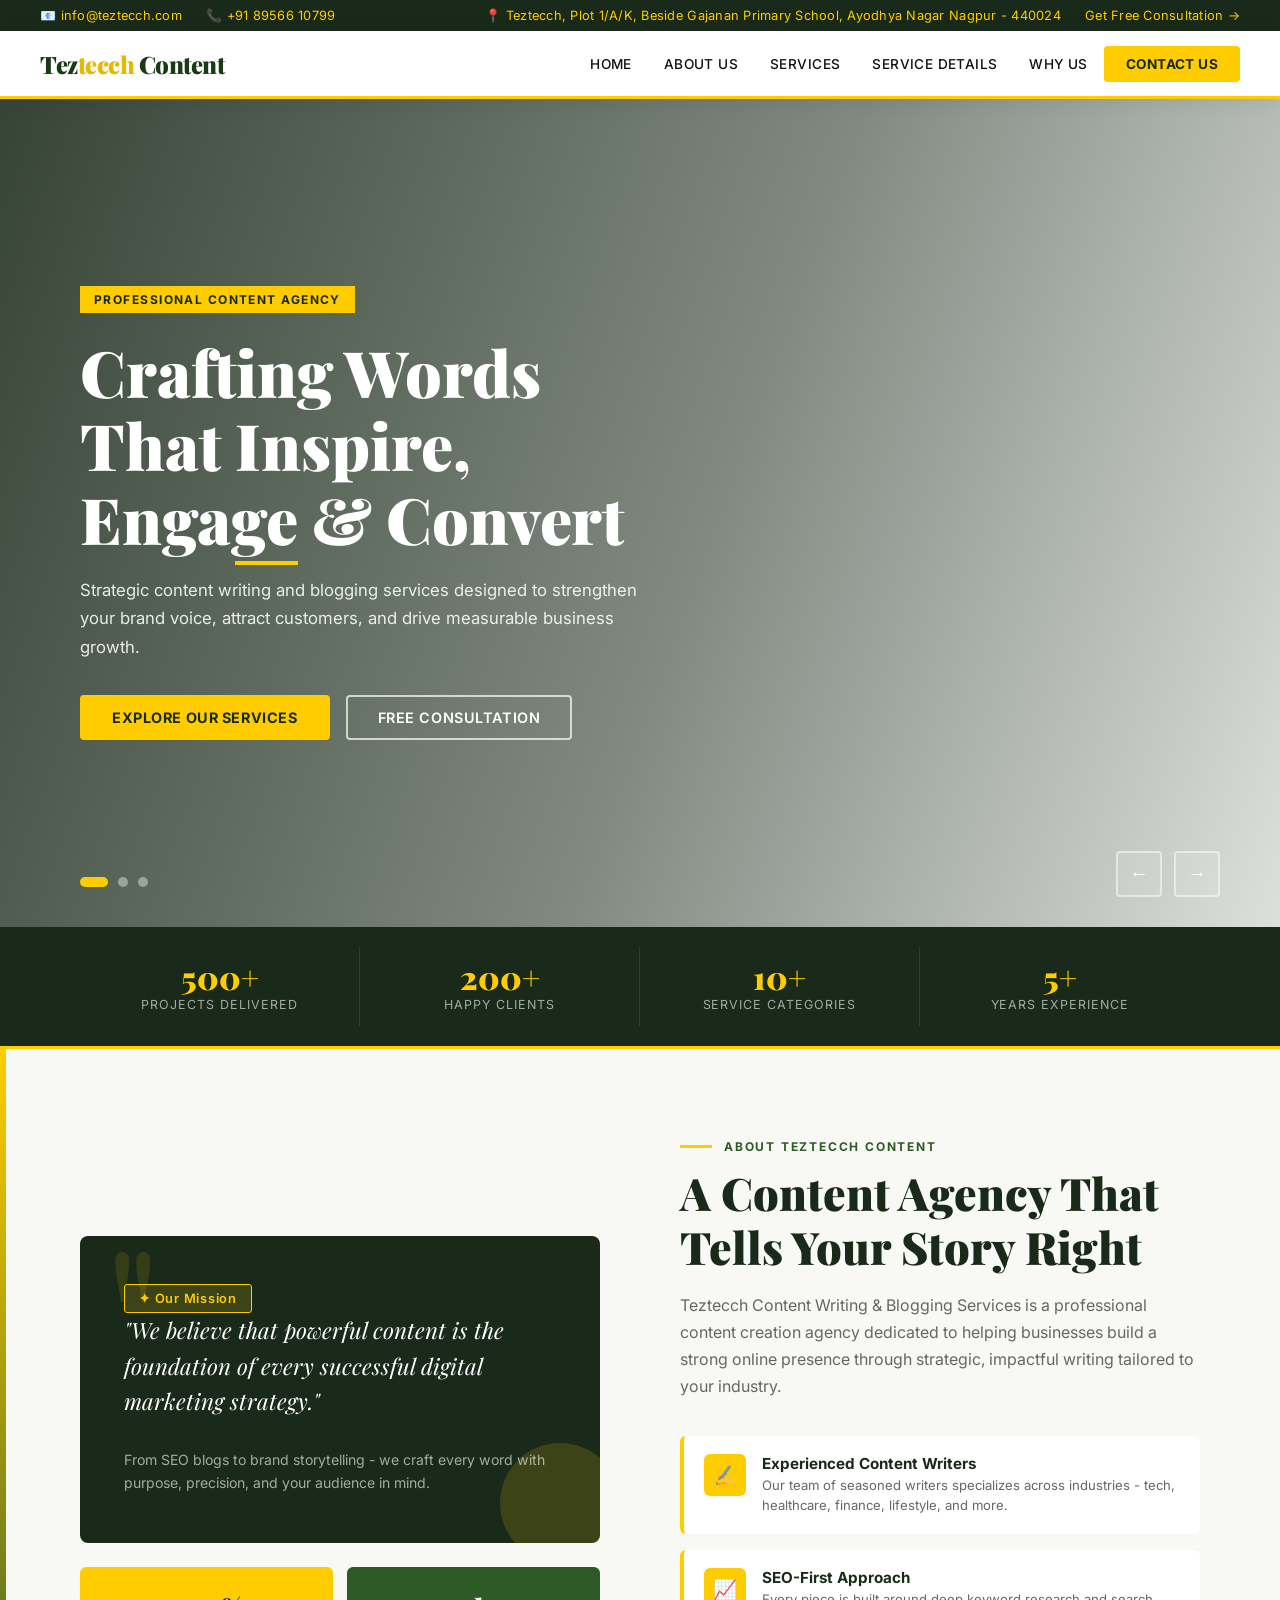
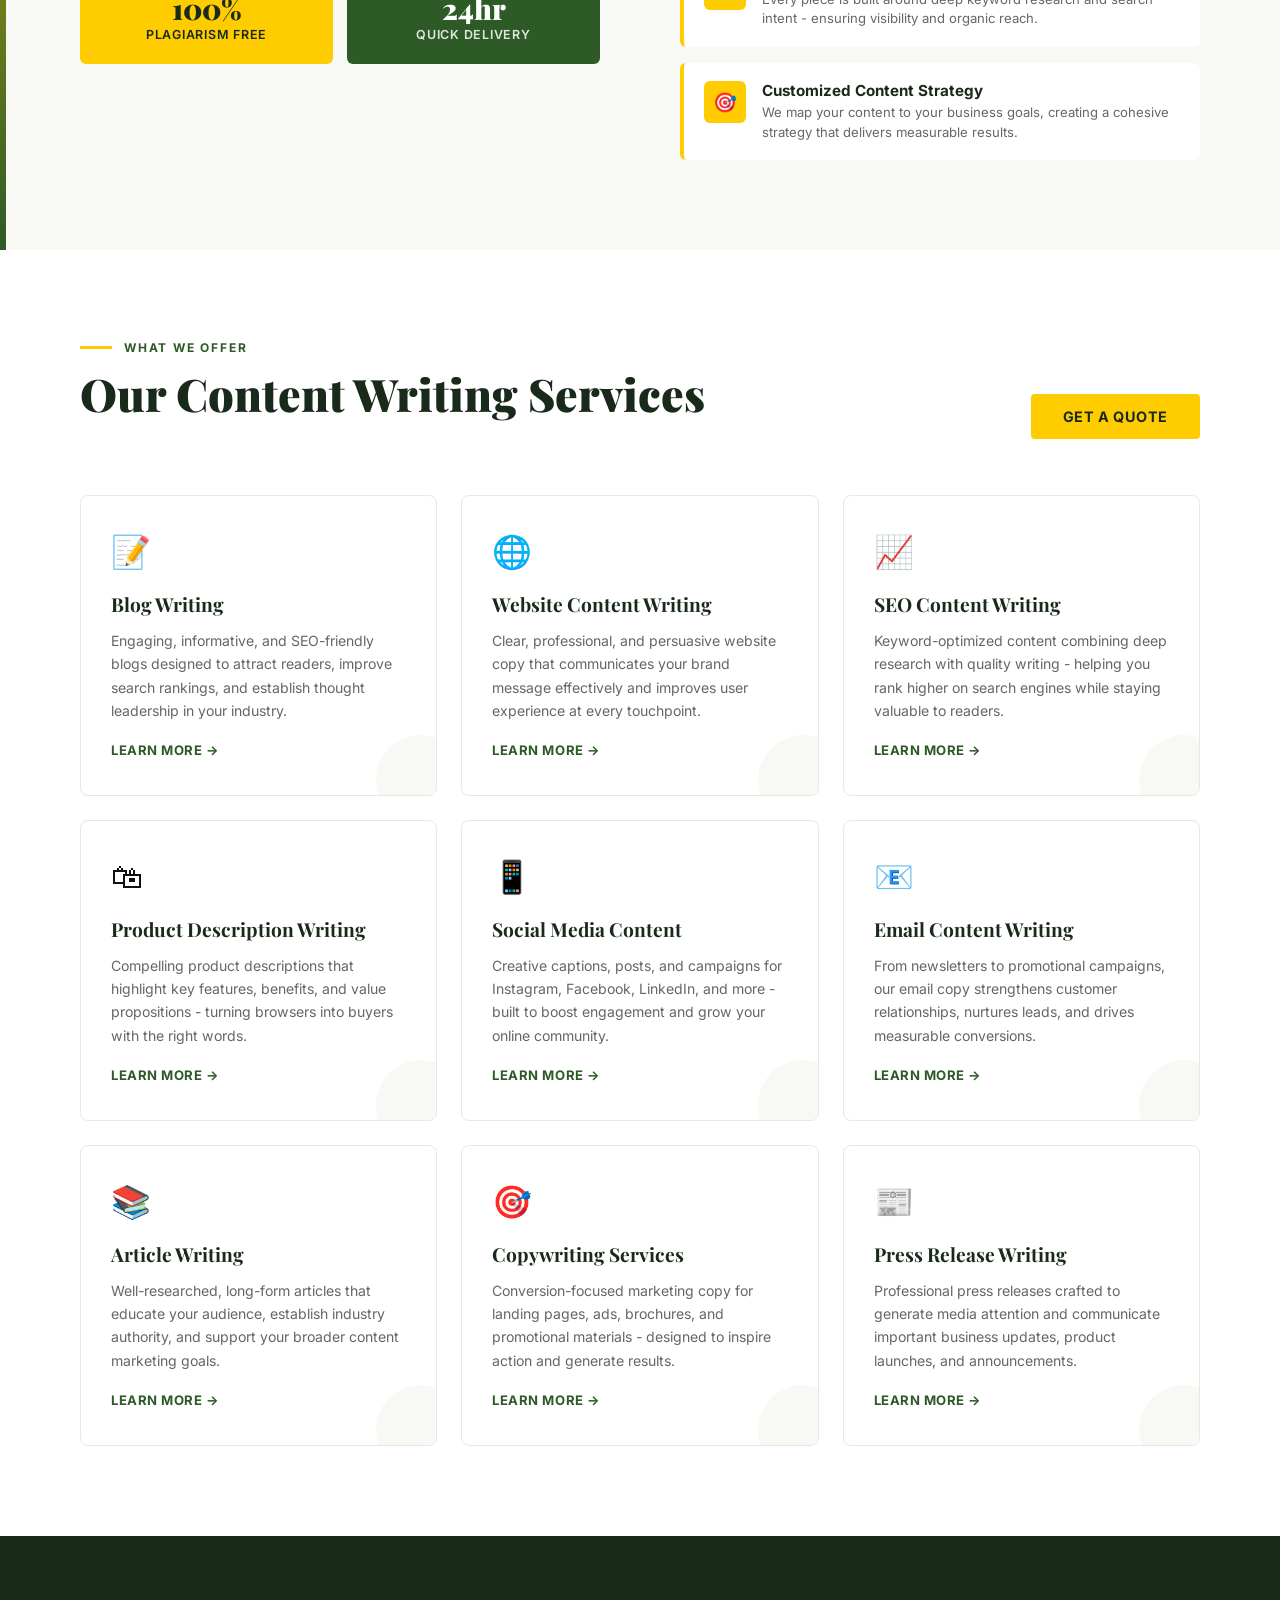
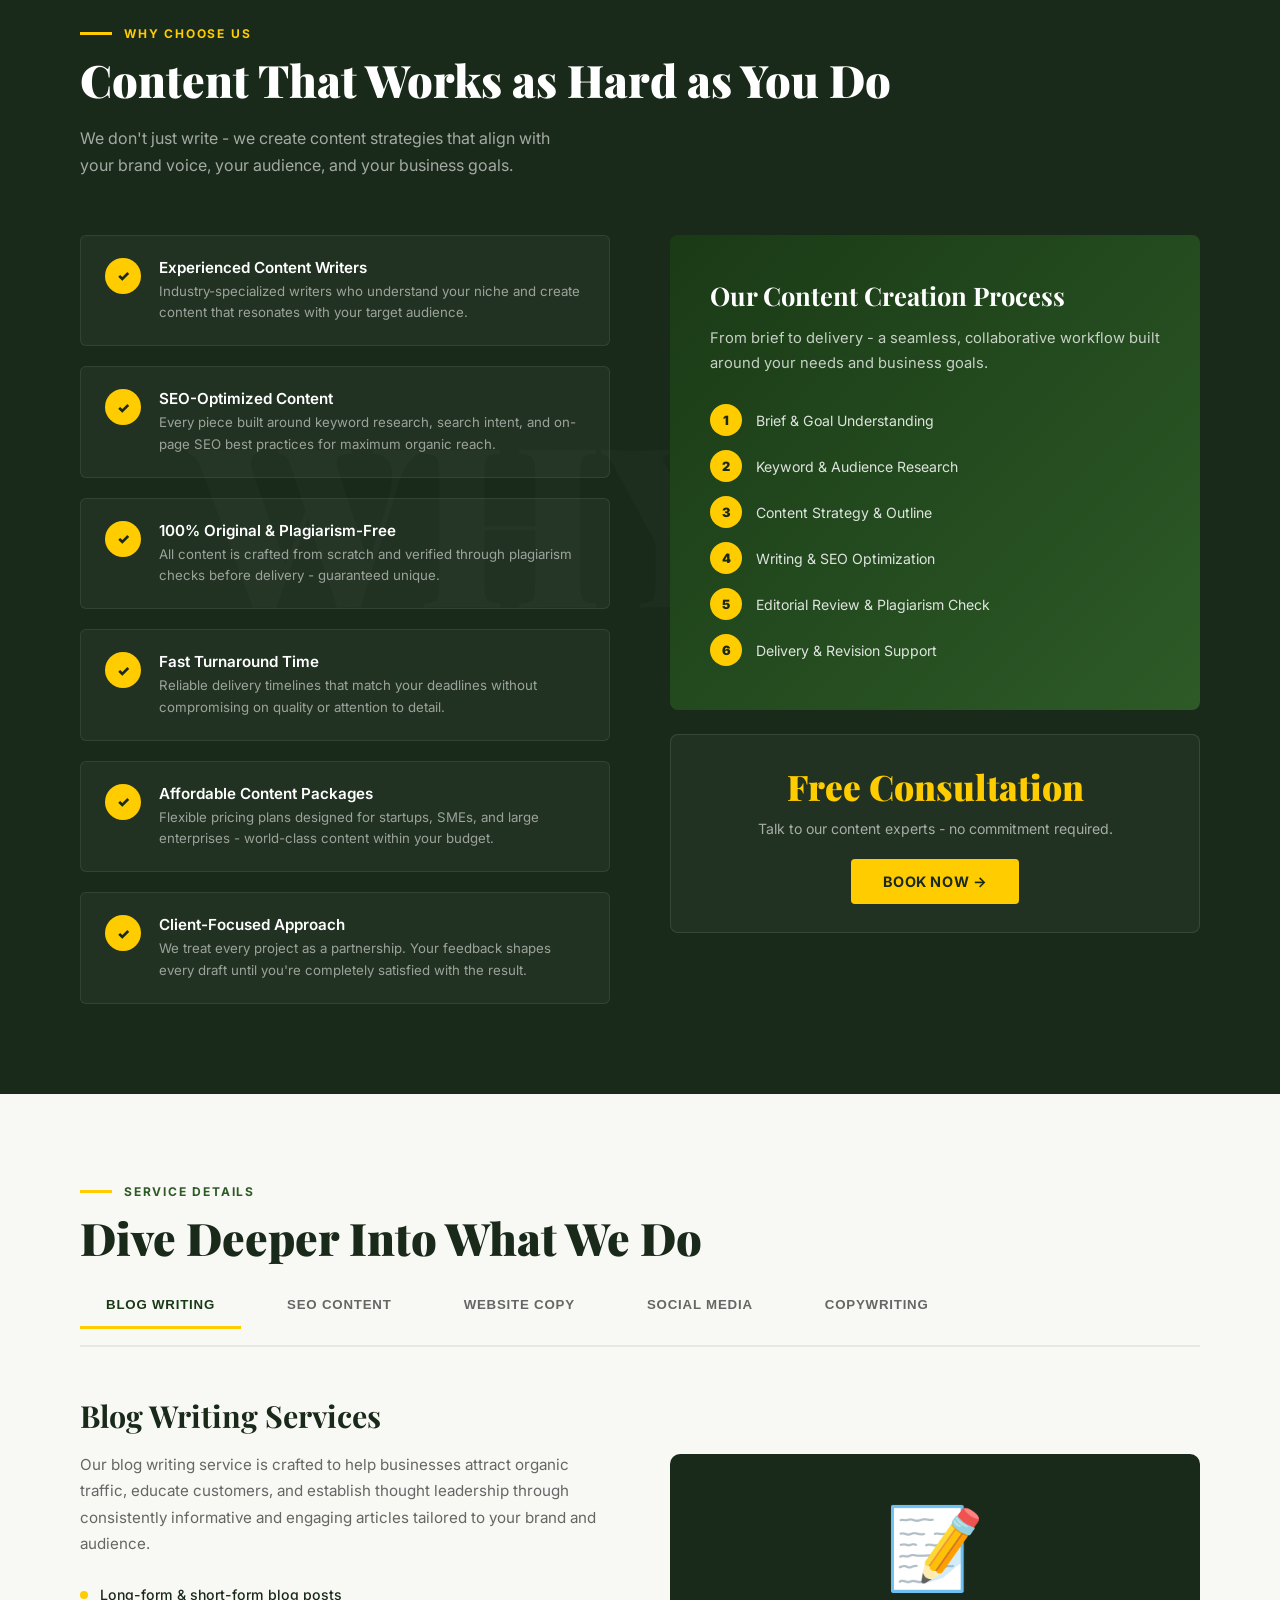
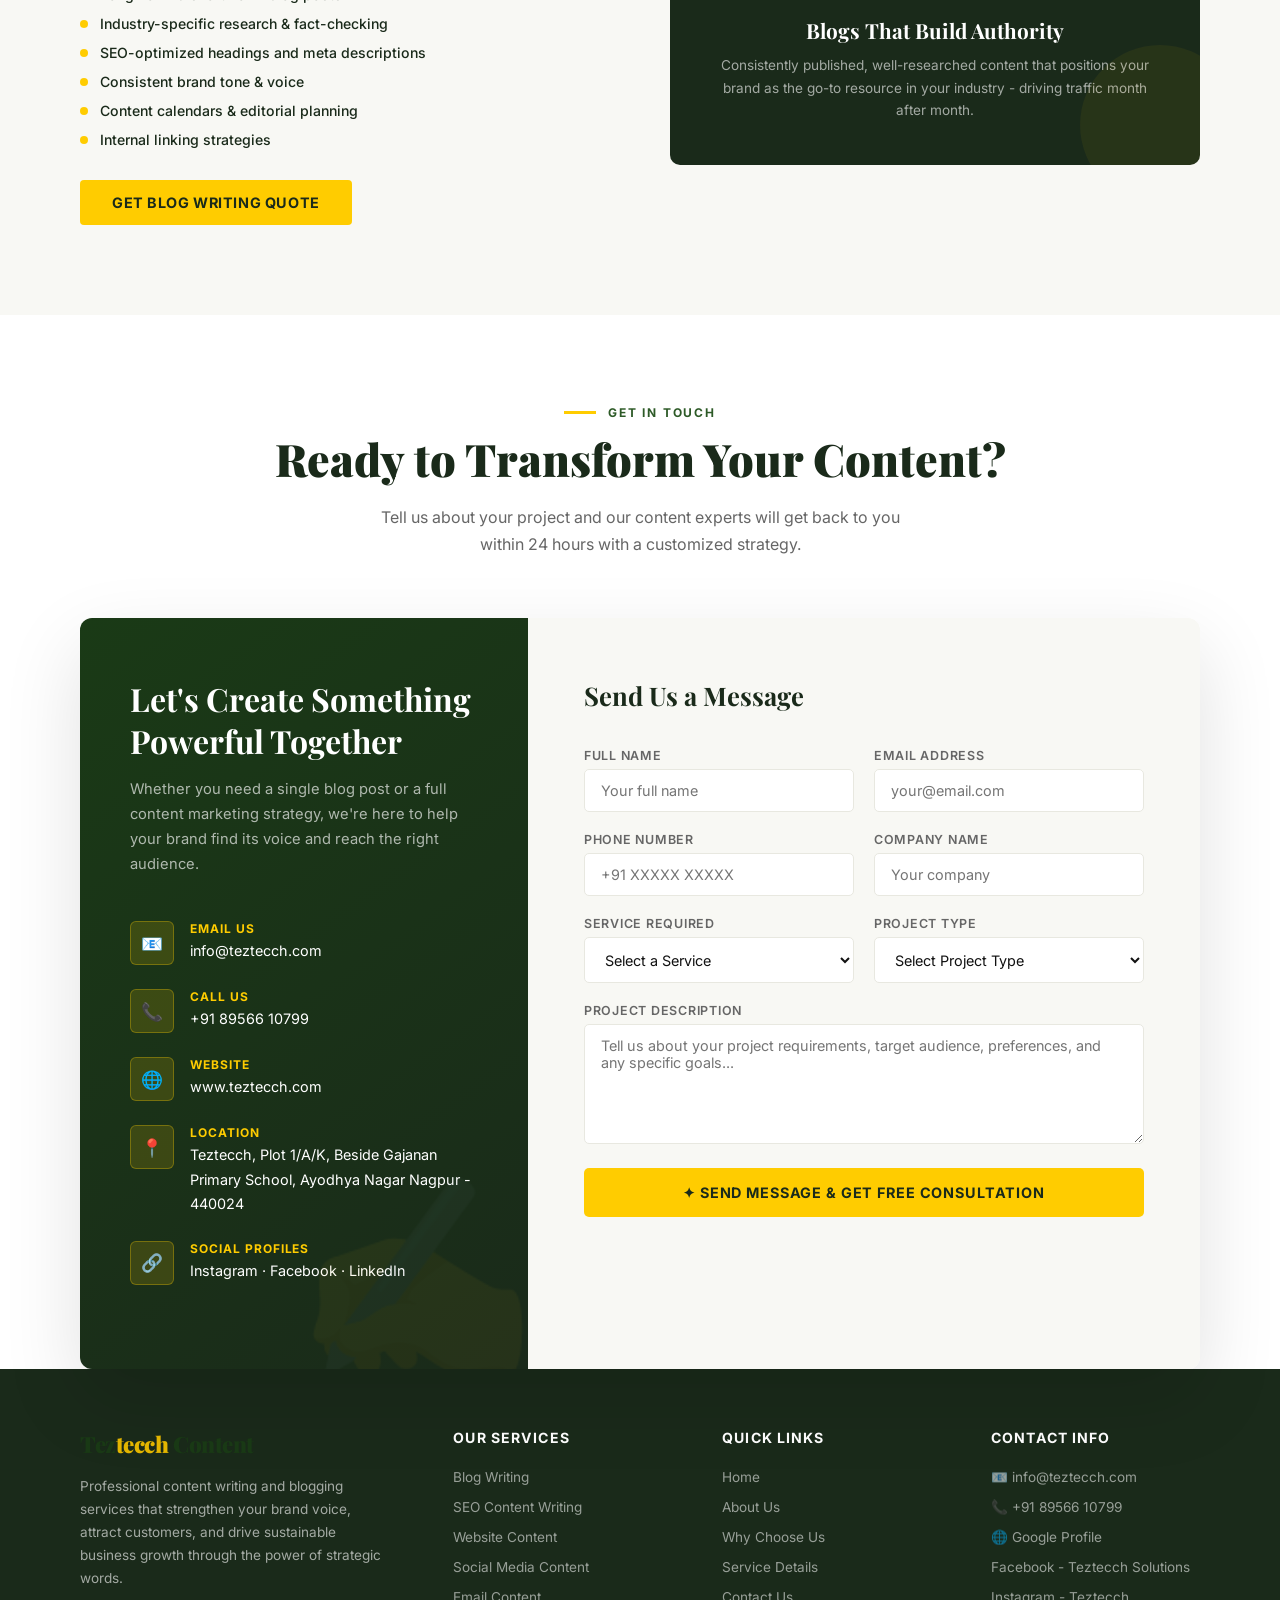
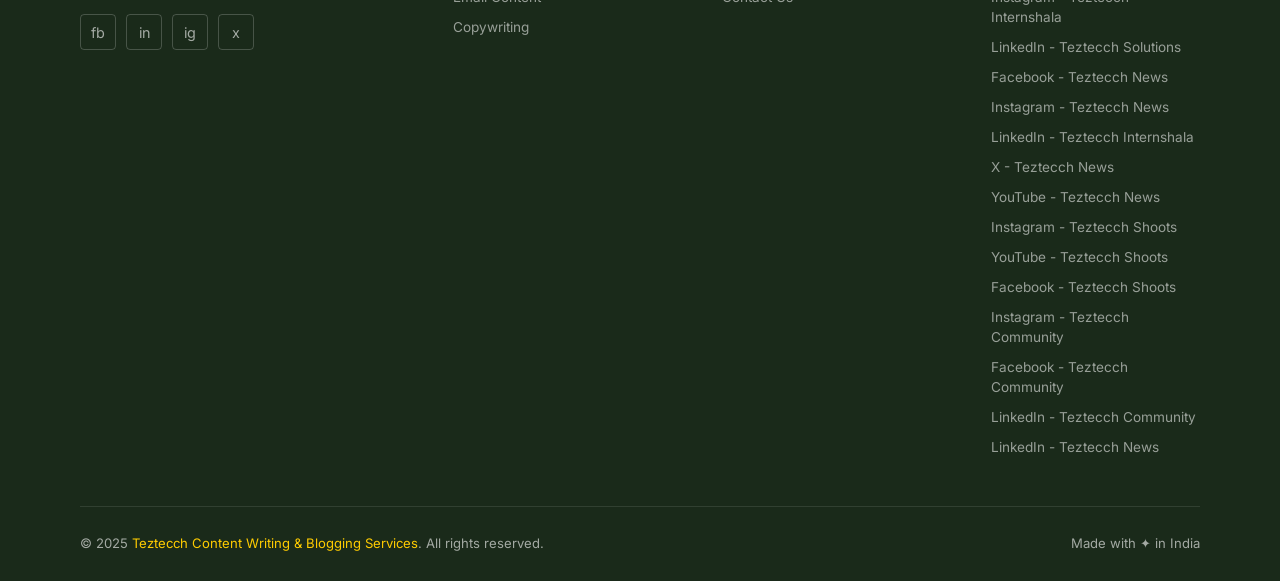
==== commit 3e5186d3: "Add modular contact form and improve FormBold integration" ====
--- a/index.html
+++ b/index.html
@@ -8,7 +8,9 @@
 <link rel="preconnect" href="https://fonts.gstatic.com" crossorigin>
 <link href="https://fonts.googleapis.com/css2?family=Playfair+Display:ital,wght@0,400;0,700;0,900;1,400&family=Inter:wght@300;400;500;600;700&display=swap" rel="stylesheet">
 <link rel="stylesheet" href="styles.css">
+<link rel="stylesheet" href="contact-form.css">
 <script defer src="script.js"></script>
+<script defer src="contact-form.js"></script>
 </head>
 <body>
 
@@ -479,59 +481,7 @@
       </div>
     </div>
 
-    <div class="contact-form-wrap">
-      <div class="form-title">Send Us a Message</div>
-      <div class="form-grid">
-        <div class="form-group">
-          <label for="fullName">Full Name</label>
-          <input id="fullName" type="text" placeholder="Your full name">
-        </div>
-        <div class="form-group">
-          <label for="emailAddress">Email Address</label>
-          <input id="emailAddress" type="email" placeholder="your@email.com">
-        </div>
-        <div class="form-group">
-          <label for="phoneNumber">Phone Number</label>
-          <input id="phoneNumber" type="tel" placeholder="+91 XXXXX XXXXX">
-        </div>
-        <div class="form-group">
-          <label for="companyName">Company Name</label>
-          <input id="companyName" type="text" placeholder="Your company">
-        </div>
-        <div class="form-group">
-          <label for="serviceRequired">Service Required</label>
-          <select id="serviceRequired">
-            <option value="">Select a service</option>
-            <option>Blog Writing</option>
-            <option>Website Content Writing</option>
-            <option>SEO Content Writing</option>
-            <option>Product Description Writing</option>
-            <option>Social Media Content</option>
-            <option>Email Content Writing</option>
-            <option>Article Writing</option>
-            <option>Copywriting Services</option>
-            <option>Press Release Writing</option>
-            <option>Content Marketing Strategy</option>
-          </select>
-        </div>
-        <div class="form-group">
-          <label for="contentVolume">Content Volume</label>
-          <select id="contentVolume">
-            <option value="">Select volume</option>
-            <option>1-5 pieces/month</option>
-            <option>5-15 pieces/month</option>
-            <option>15-30 pieces/month</option>
-            <option>30+ pieces/month</option>
-            <option>One-time project</option>
-          </select>
-        </div>
-        <div class="form-group full">
-          <label for="projectDescription">Project Description</label>
-          <textarea id="projectDescription" placeholder="Tell us about your content requirements, target audience, tone preferences, and any specific goals..."></textarea>
-        </div>
-      </div>
-      <button class="submit-btn" type="button" id="submitMessage">✦ Send Message & Get Free Consultation</button>
-    </div>
+    <div class="contact-form-wrap" id="contactFormMount"></div>
   </div>
 </section>
 
--- a/styles.css
+++ b/styles.css
@@ -1139,93 +1139,6 @@
   color: var(--yellow);
 }
 
-.contact-form-wrap {
-  background: var(--off-white);
-  padding: 60px 56px;
-}
-
-.form-title {
-  font-family: 'Playfair Display', serif;
-  font-size: 1.6rem;
-  font-weight: 700;
-  color: var(--near-black);
-  margin-bottom: 36px;
-}
-
-.form-grid {
-  display: grid;
-  grid-template-columns: 1fr 1fr;
-  gap: 20px;
-}
-
-.form-group {
-  display: flex;
-  flex-direction: column;
-  gap: 6px;
-}
-
-.form-group.full {
-  grid-column: 1 / -1;
-}
-
-label {
-  font-size: 0.78rem;
-  font-weight: 600;
-  letter-spacing: 0.06em;
-  text-transform: uppercase;
-  color: var(--gray);
-}
-
-input,
-select,
-textarea {
-  padding: 12px 16px;
-  border: 1.5px solid var(--light-gray);
-  border-radius: 5px;
-  font-family: 'Inter', sans-serif;
-  font-size: 0.9rem;
-  background: var(--white);
-  color: var(--black);
-  transition: border-color 0.3s;
-  outline: none;
-  width: 100%;
-}
-
-input:focus,
-select:focus,
-textarea:focus {
-  border-color: var(--green);
-}
-
-textarea {
-  resize: vertical;
-  min-height: 120px;
-}
-
-.submit-btn {
-  margin-top: 24px;
-  background: var(--yellow);
-  color: var(--near-black);
-  border: none;
-  padding: 16px 36px;
-  font-family: 'Inter', sans-serif;
-  font-weight: 700;
-  font-size: 0.9rem;
-  letter-spacing: 0.06em;
-  text-transform: uppercase;
-  border-radius: 5px;
-  cursor: pointer;
-  transition: all 0.3s;
-  width: 100%;
-}
-
-.submit-btn:hover {
-  background: var(--green);
-  color: white;
-  transform: translateY(-2px);
-  box-shadow: 0 8px 24px rgba(45, 90, 39, 0.3);
-}
-
 footer {
   background: var(--near-black);
   color: rgba(255, 255, 255, 0.6);
@@ -1614,10 +1527,6 @@
     margin-top: 32px;
   }
 
-  .contact-form-wrap {
-    padding: 32px 20px;
-  }
-
   .services-grid {
     grid-template-columns: 1fr;
   }
@@ -1628,10 +1537,6 @@
     align-items: flex-start;
   }
 
-  .form-grid {
-    grid-template-columns: 1fr;
-  }
-
   .footer-grid {
     grid-template-columns: 1fr;
     gap: 36px;
--- a/contact-form.css
+++ b/contact-form.css
@@ -0,0 +1,134 @@
+.contact-form-wrap {
+  background: var(--off-white);
+  padding: 60px 56px;
+}
+
+.form-title {
+  font-family: 'Playfair Display', serif;
+  font-size: 1.6rem;
+  font-weight: 700;
+  color: var(--near-black);
+  margin-bottom: 36px;
+}
+
+.form-grid {
+  display: grid;
+  grid-template-columns: 1fr 1fr;
+  gap: 20px;
+}
+
+.form-group {
+  display: flex;
+  flex-direction: column;
+  gap: 6px;
+  min-width: 0;
+}
+
+.form-group.full {
+  grid-column: 1 / -1;
+}
+
+.contact-form-wrap label {
+  font-size: 0.78rem;
+  font-weight: 600;
+  letter-spacing: 0.06em;
+  text-transform: uppercase;
+  color: var(--gray);
+}
+
+.contact-form-wrap input,
+.contact-form-wrap select,
+.contact-form-wrap textarea {
+  box-sizing: border-box;
+  width: 100%;
+  padding: 12px 16px;
+  border: 1.5px solid var(--light-gray);
+  border-radius: 5px;
+  font-family: 'Inter', sans-serif;
+  font-size: 0.9rem;
+  background: var(--white);
+  color: var(--black);
+  transition: border-color 0.3s;
+  outline: none;
+}
+
+.contact-form-wrap select {
+  min-height: 46px;
+  cursor: pointer;
+}
+
+.contact-form-wrap input:focus,
+.contact-form-wrap select:focus,
+.contact-form-wrap textarea:focus {
+  border-color: var(--green);
+}
+
+.contact-form-wrap textarea {
+  resize: vertical;
+  min-height: 120px;
+}
+
+.submit-btn {
+  width: 100%;
+  margin-top: 24px;
+  padding: 16px 36px;
+  border: none;
+  border-radius: 5px;
+  background: var(--yellow);
+  color: var(--near-black);
+  font-family: 'Inter', sans-serif;
+  font-size: 0.9rem;
+  font-weight: 700;
+  letter-spacing: 0.06em;
+  text-transform: uppercase;
+  cursor: pointer;
+  transition: all 0.3s;
+}
+
+.submit-btn:hover {
+  background: var(--green);
+  color: white;
+  transform: translateY(-2px);
+  box-shadow: 0 8px 24px rgba(45, 90, 39, 0.3);
+}
+
+.submit-btn:disabled {
+  cursor: not-allowed;
+  opacity: 0.75;
+  transform: none;
+}
+
+.submit-btn.success,
+.submit-btn.success:hover {
+  background: var(--green);
+  color: white;
+  transform: none;
+  box-shadow: none;
+}
+
+.form-status {
+  min-height: 21px;
+  margin: 14px 0 0;
+  font-size: 0.88rem;
+  line-height: 1.5;
+}
+
+.form-status.success {
+  color: var(--green);
+  font-weight: 600;
+}
+
+.form-status.error {
+  color: #b42318;
+  font-weight: 600;
+}
+
+@media (max-width: 767px) {
+  .contact-form-wrap {
+    padding: 32px 20px;
+  }
+
+  .form-grid {
+    grid-template-columns: 1fr;
+  }
+}
